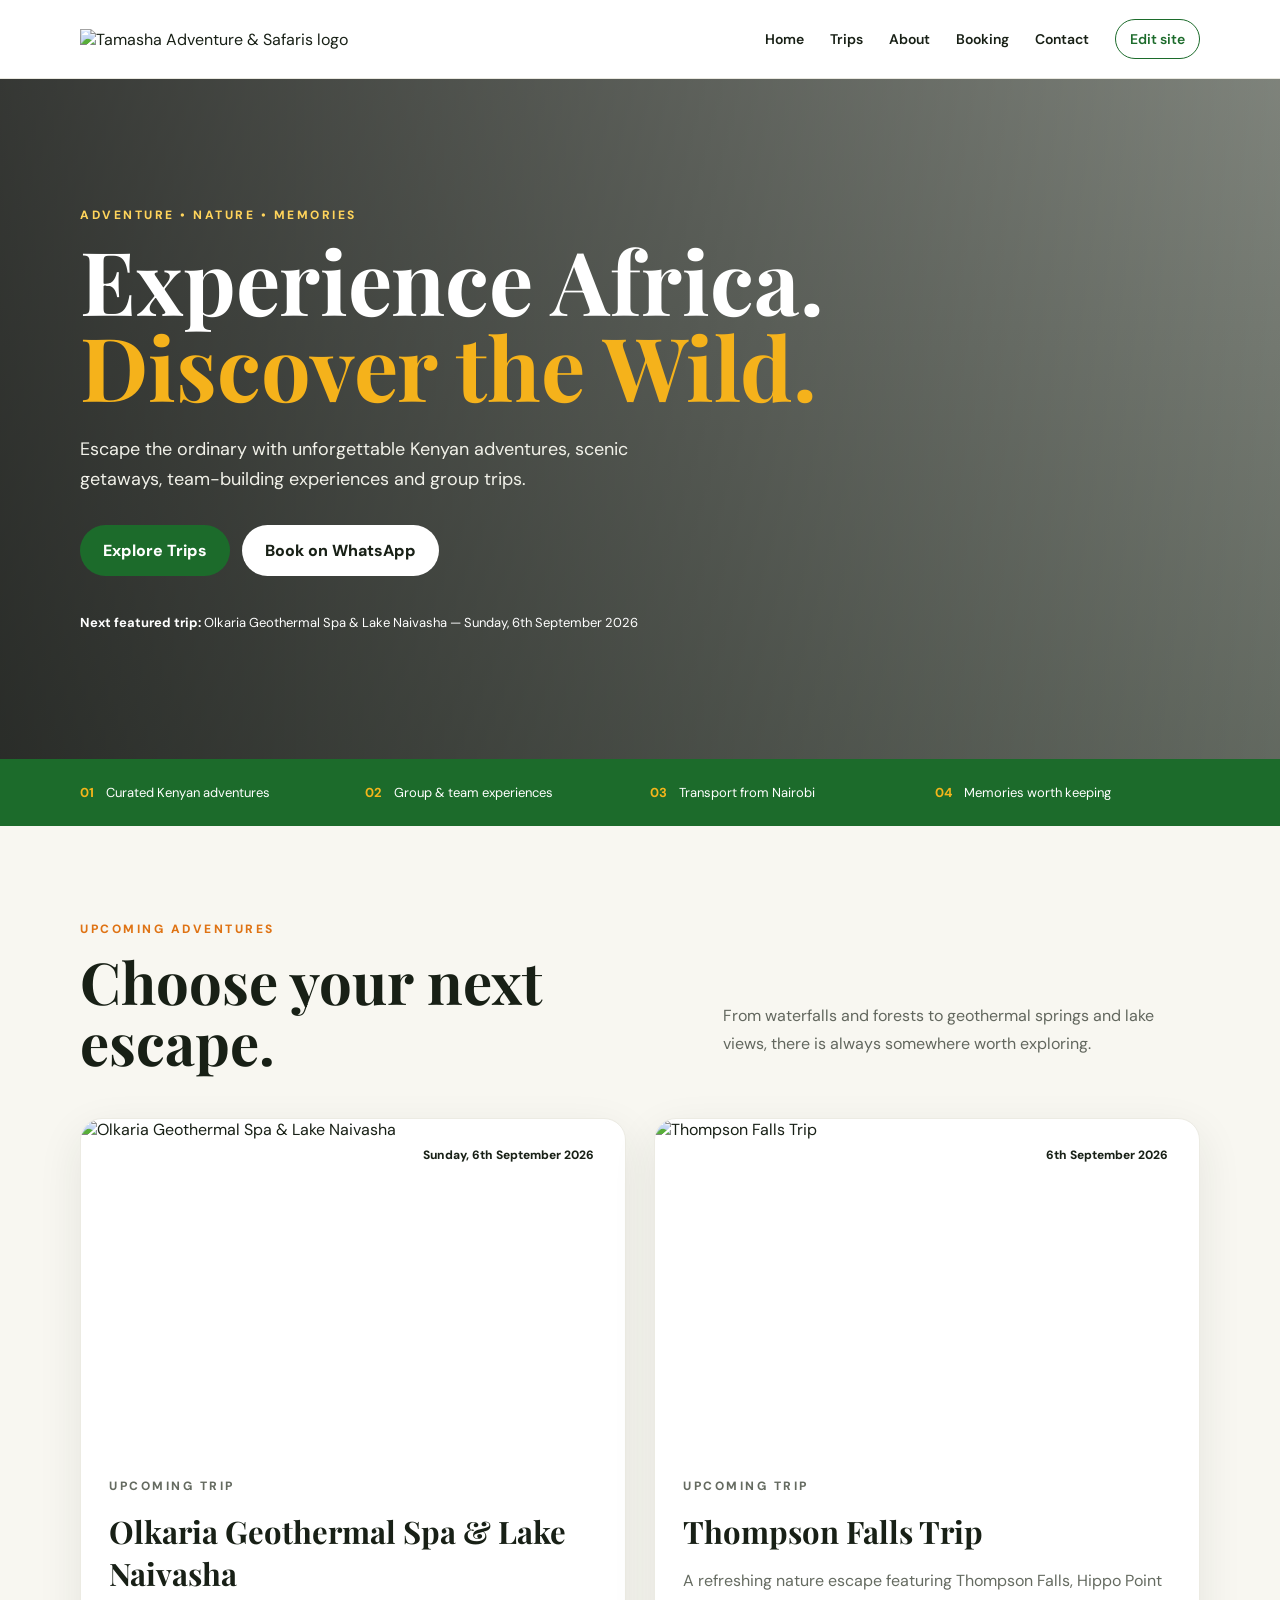
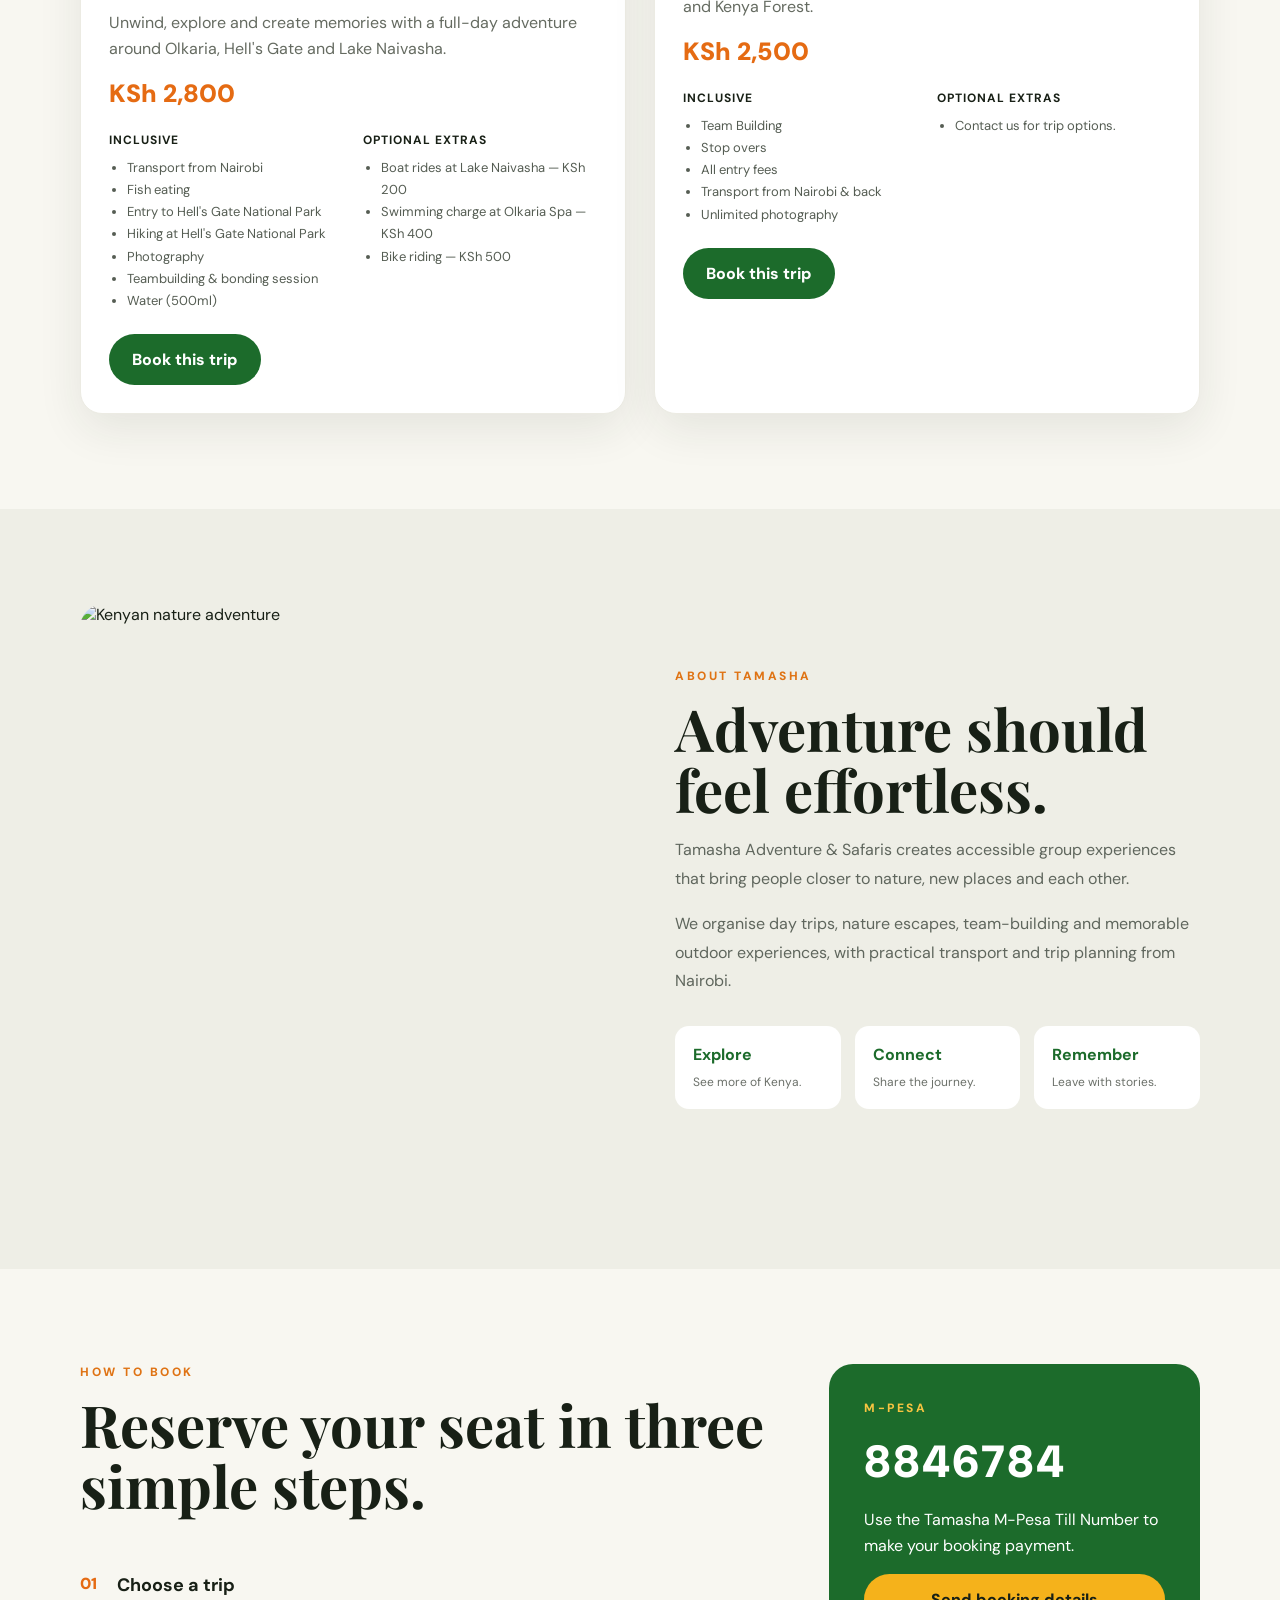
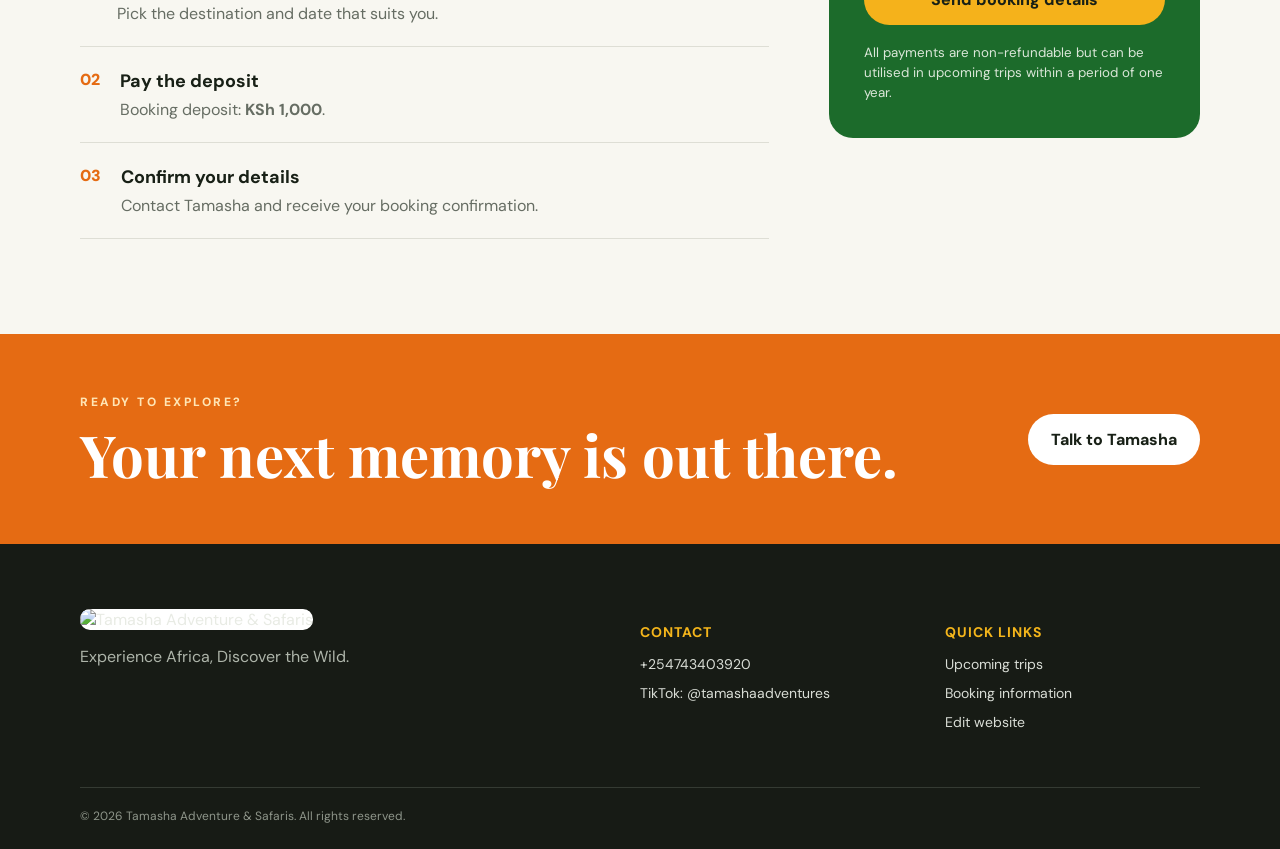
==== index.html @ 8cdf333c "Add files via upload" ====
<!doctype html>
<html lang="en">
<head>
  <meta charset="utf-8">
  <meta name="viewport" content="width=device-width, initial-scale=1">
  <meta name="description" content="Tamasha Adventure & Safaris — Experience Africa, Discover the Wild. Group trips, nature adventures and unforgettable Kenyan experiences.">
  <title>Tamasha Adventure & Safaris</title>
  <link rel="preconnect" href="https://fonts.googleapis.com">
  <link rel="preconnect" href="https://fonts.gstatic.com" crossorigin>
  <link href="https://fonts.googleapis.com/css2?family=DM+Sans:wght@400;500;600;700&family=Playfair+Display:wght@600;700&display=swap" rel="stylesheet">
  <link rel="stylesheet" href="style.css">
</head>
<body>
<header class="site-header">
  <div class="container nav">
    <a class="brand" href="#home" aria-label="Tamasha home">
      <img src="assets/logo.jpg" alt="Tamasha Adventure & Safaris logo">
    </a>
    <button class="menu-toggle" aria-label="Open menu">☰</button>
    <nav>
      <a href="#home">Home</a>
      <a href="#trips">Trips</a>
      <a href="#about">About</a>
      <a href="#booking">Booking</a>
      <a href="#contact">Contact</a>
      <a class="edit-link" href="edit.html">Edit site</a>
    </nav>
  </div>
</header>

<main>
<section id="home" class="hero">
  <div class="hero-overlay"></div>
  <div class="container hero-content">
    <p class="eyebrow">ADVENTURE • NATURE • MEMORIES</p>
    <h1>Experience Africa.<br><span>Discover the Wild.</span></h1>
    <p class="hero-copy">Escape the ordinary with unforgettable Kenyan adventures, scenic getaways, team-building experiences and group trips.</p>
    <div class="hero-actions">
      <a class="btn btn-primary" href="#trips">Explore Trips</a>
      <a class="btn btn-light" id="heroWhatsApp" href="#">Book on WhatsApp</a>
    </div>
    <div class="hero-note"><strong>Next featured trip:</strong> <span id="heroTrip">Loading…</span></div>
  </div>
</section>

<section class="trust-strip">
  <div class="container trust-grid">
    <div><strong>01</strong><span>Curated Kenyan adventures</span></div>
    <div><strong>02</strong><span>Group & team experiences</span></div>
    <div><strong>03</strong><span>Transport from Nairobi</span></div>
    <div><strong>04</strong><span>Memories worth keeping</span></div>
  </div>
</section>

<section id="trips" class="section">
  <div class="container">
    <div class="section-heading">
      <div>
        <p class="eyebrow">UPCOMING ADVENTURES</p>
        <h2>Choose your next escape.</h2>
      </div>
      <p>From waterfalls and forests to geothermal springs and lake views, there is always somewhere worth exploring.</p>
    </div>
    <div id="tripGrid" class="trip-grid"></div>
  </div>
</section>

<section id="about" class="section about-section">
  <div class="container about-grid">
    <div class="about-image"><img src="assets/olkaria-trip.jpg" alt="Kenyan nature adventure"></div>
    <div>
      <p class="eyebrow">ABOUT TAMASHA</p>
      <h2>Adventure should feel effortless.</h2>
      <p>Tamasha Adventure & Safaris creates accessible group experiences that bring people closer to nature, new places and each other.</p>
      <p>We organise day trips, nature escapes, team-building and memorable outdoor experiences, with practical transport and trip planning from Nairobi.</p>
      <div class="values">
        <div><b>Explore</b><span>See more of Kenya.</span></div>
        <div><b>Connect</b><span>Share the journey.</span></div>
        <div><b>Remember</b><span>Leave with stories.</span></div>
      </div>
    </div>
  </div>
</section>

<section id="booking" class="section booking-section">
  <div class="container booking-grid">
    <div>
      <p class="eyebrow">HOW TO BOOK</p>
      <h2>Reserve your seat in three simple steps.</h2>
      <div class="steps">
        <div><span>01</span><div><b>Choose a trip</b><p>Pick the destination and date that suits you.</p></div></div>
        <div><span>02</span><div><b>Pay the deposit</b><p>Booking deposit: <strong id="deposit">KSh 1,000</strong>.</p></div></div>
        <div><span>03</span><div><b>Confirm your details</b><p>Contact Tamasha and receive your booking confirmation.</p></div></div>
      </div>
    </div>
    <div class="booking-card">
      <p class="eyebrow">M-PESA</p>
      <div class="till-number" id="till">8846784</div>
      <p>Use the Tamasha M-Pesa Till Number to make your booking payment.</p>
      <a class="btn btn-primary full" id="bookingWhatsApp" href="#">Send booking details</a>
      <small id="paymentNote"></small>
    </div>
  </div>
</section>

<section class="cta-section">
  <div class="container cta-inner">
    <div>
      <p class="eyebrow">READY TO EXPLORE?</p>
      <h2>Your next memory is out there.</h2>
    </div>
    <a class="btn btn-light" id="ctaWhatsApp" href="#">Talk to Tamasha</a>
  </div>
</section>
</main>

<footer id="contact" class="footer">
  <div class="container footer-grid">
    <div>
      <img class="footer-logo" src="assets/logo.jpg" alt="Tamasha Adventure & Safaris">
      <p>Experience Africa, Discover the Wild.</p>
    </div>
    <div>
      <h3>Contact</h3>
      <a id="phoneLink" href="#">+254 743 403 920</a>
      <a id="tiktokLink" href="#">TikTok: @tamashaadventures</a>
    </div>
    <div>
      <h3>Quick links</h3>
      <a href="#trips">Upcoming trips</a>
      <a href="#booking">Booking information</a>
      <a href="edit.html">Edit website</a>
    </div>
  </div>
  <div class="container copyright">© <span id="year"></span> Tamasha Adventure & Safaris. All rights reserved.</div>
</footer>

<script src="content.js"></script>
<script src="script.js"></script>
</body>
</html>
---- style.css ----
*{box-sizing:border-box}html{scroll-behavior:smooth}body{margin:0;font-family:"DM Sans",Arial,sans-serif;color:#182016;background:#f8f7f1}a{text-decoration:none;color:inherit}.container{width:min(1120px,92%);margin:auto}.site-header{position:sticky;top:0;z-index:20;background:rgba(255,255,255,.95);backdrop-filter:blur(12px);border-bottom:1px solid #e8e7df}.nav{height:78px;display:flex;align-items:center;justify-content:space-between}.brand img{width:175px;height:58px;object-fit:contain}.nav nav{display:flex;align-items:center;gap:26px;font-weight:600;font-size:14px}.nav nav a:hover{color:#e56b13}.edit-link{padding:10px 14px;border:1px solid #1c6b2b;border-radius:999px;color:#1c6b2b}.menu-toggle{display:none;border:0;background:none;font-size:28px}.hero{min-height:680px;display:flex;align-items:center;position:relative;background:linear-gradient(rgba(9,22,10,.45),rgba(9,22,10,.58)),url("assets/olkaria-trip.jpg") center/cover}.hero-overlay{position:absolute;inset:0;background:linear-gradient(90deg,rgba(0,0,0,.62),rgba(0,0,0,.1))}.hero-content{position:relative;color:white;padding:90px 0}.eyebrow{font-size:12px;letter-spacing:2.5px;font-weight:800;margin:0 0 14px;color:#df7314}.hero .eyebrow{color:#ffd45b}.hero h1{font-family:"Playfair Display",serif;font-size:clamp(48px,7vw,88px);line-height:.98;margin:0 0 24px;max-width:800px}.hero h1 span{color:#f5b21b}.hero-copy{font-size:18px;line-height:1.7;max-width:620px;color:#f1f1e9}.hero-actions{display:flex;gap:12px;flex-wrap:wrap;margin:30px 0}.btn{display:inline-flex;justify-content:center;align-items:center;padding:14px 22px;border-radius:999px;font-weight:800;border:1px solid transparent;transition:.2s}.btn:hover{transform:translateY(-2px)}.btn-primary{background:#1c6b2b;color:#fff}.btn-light{background:#fff;color:#182016}.hero-note{font-size:13px;padding-top:8px}.trust-strip{background:#1c6b2b;color:#fff}.trust-grid{display:grid;grid-template-columns:repeat(4,1fr);padding:25px 0;gap:20px}.trust-grid div{display:flex;gap:12px;align-items:center}.trust-grid strong{font-size:13px;color:#f4b51b}.trust-grid span{font-size:13px}.section{padding:95px 0}.section-heading{display:grid;grid-template-columns:1.1fr .9fr;gap:60px;align-items:end;margin-bottom:45px}.section-heading h2,.about-section h2,.booking-section h2,.cta-section h2{font-family:"Playfair Display",serif;font-size:clamp(36px,5vw,58px);line-height:1.05;margin:0}.section-heading>p{color:#62675e;line-height:1.7}.trip-grid{display:grid;grid-template-columns:repeat(2,1fr);gap:28px}.trip-card{background:#fff;border-radius:22px;overflow:hidden;box-shadow:0 15px 45px rgba(35,45,29,.09);border:1px solid #ecebe3}.trip-image{height:330px;position:relative;overflow:hidden}.trip-image img{width:100%;height:100%;object-fit:cover}.trip-date{position:absolute;top:18px;right:18px;background:#fff;padding:10px 13px;border-radius:12px;font-weight:800;font-size:12px}.trip-body{padding:28px}.trip-body h3{font-family:"Playfair Display",serif;font-size:31px;margin:0 0 10px}.trip-price{font-size:25px;font-weight:900;color:#e56b13;margin:15px 0}.trip-body p{color:#656b61;line-height:1.6}.trip-cols{display:grid;grid-template-columns:1fr 1fr;gap:20px;margin:22px 0}.trip-cols h4{margin:0 0 9px;font-size:12px;text-transform:uppercase;letter-spacing:1px}.trip-cols ul{padding-left:18px;margin:0;color:#555d53;font-size:13px;line-height:1.7}.trip-actions{display:flex;gap:10px}.about-section{background:#eeeee6}.about-grid{display:grid;grid-template-columns:1fr 1fr;gap:70px;align-items:center}.about-image{height:570px;border-radius:24px;overflow:hidden}.about-image img{width:100%;height:100%;object-fit:cover}.about-section p:not(.eyebrow){color:#5f665d;line-height:1.8}.values{display:grid;grid-template-columns:repeat(3,1fr);gap:14px;margin-top:30px}.values div{background:#fff;padding:18px;border-radius:14px}.values b{display:block;color:#1c6b2b;margin-bottom:5px}.values span{font-size:12px;color:#6b7069}.booking-grid{display:grid;grid-template-columns:1.3fr .7fr;gap:60px;align-items:start}.steps{margin-top:35px}.steps>div{display:flex;gap:20px;padding:22px 0;border-bottom:1px solid #deded5}.steps span{font-weight:900;color:#e56b13}.steps b{font-size:18px}.steps p{margin:6px 0 0;color:#666d63}.booking-card{background:#1c6b2b;color:#fff;padding:35px;border-radius:24px}.booking-card .eyebrow{color:#f7c441}.till-number{font-size:45px;font-weight:900;letter-spacing:2px;margin:5px 0 10px}.booking-card p{line-height:1.6}.booking-card small{display:block;margin-top:18px;color:#dbe7d9;line-height:1.5}.full{width:100%;background:#f5b21b;color:#182016}.cta-section{background:#e56b13;color:#fff;padding:60px 0}.cta-inner{display:flex;align-items:center;justify-content:space-between;gap:30px}.cta-section .eyebrow{color:#ffe5b5}.footer{background:#171b15;color:#e8ebe4;padding:65px 0 25px}.footer-grid{display:grid;grid-template-columns:2fr 1fr 1fr;gap:50px;padding-bottom:45px}.footer-logo{width:180px;background:#fff;border-radius:10px}.footer p{color:#aeb5aa}.footer h3{font-size:14px;text-transform:uppercase;letter-spacing:1px;color:#f4b51b}.footer a{display:block;color:#d9ddd6;margin:11px 0;font-size:14px}.copyright{border-top:1px solid #353b33;padding-top:20px;color:#8e958a;font-size:12px}.editor{padding:60px 0}.editor-card{background:#fff;padding:30px;border-radius:20px;border:1px solid #e5e4dc;margin-bottom:20px}.editor h1{font-family:"Playfair Display",serif;font-size:48px}.editor label{display:block;font-weight:700;font-size:13px;margin:16px 0 7px}.editor input,.editor textarea{width:100%;padding:13px;border:1px solid #d9d9d0;border-radius:10px;font:inherit}.editor textarea{min-height:100px}.editor .row{display:grid;grid-template-columns:1fr 1fr;gap:15px}.editor-actions{display:flex;gap:10px;flex-wrap:wrap}.notice{background:#eef5e9;padding:15px;border-radius:12px;color:#27552e;font-size:13px;line-height:1.5}@media(max-width:800px){.nav nav{display:none;position:absolute;top:78px;left:0;right:0;background:#fff;padding:20px;flex-direction:column;align-items:flex-start;border-bottom:1px solid #ddd}.nav nav.open{display:flex}.menu-toggle{display:block}.hero{min-height:600px}.trust-grid{grid-template-columns:1fr 1fr}.section-heading,.about-grid,.booking-grid{grid-template-columns:1fr;gap:30px}.trip-grid{grid-template-columns:1fr}.about-image{height:420px}.footer-grid{grid-template-columns:1fr 1fr}.cta-inner{flex-direction:column;align-items:flex-start}.editor .row{grid-template-columns:1fr}}@media(max-width:520px){.brand img{width:145px}.hero h1{font-size:47px}.trip-cols{grid-template-columns:1fr}.footer-grid{grid-template-columns:1fr}.section{padding:70px 0}}
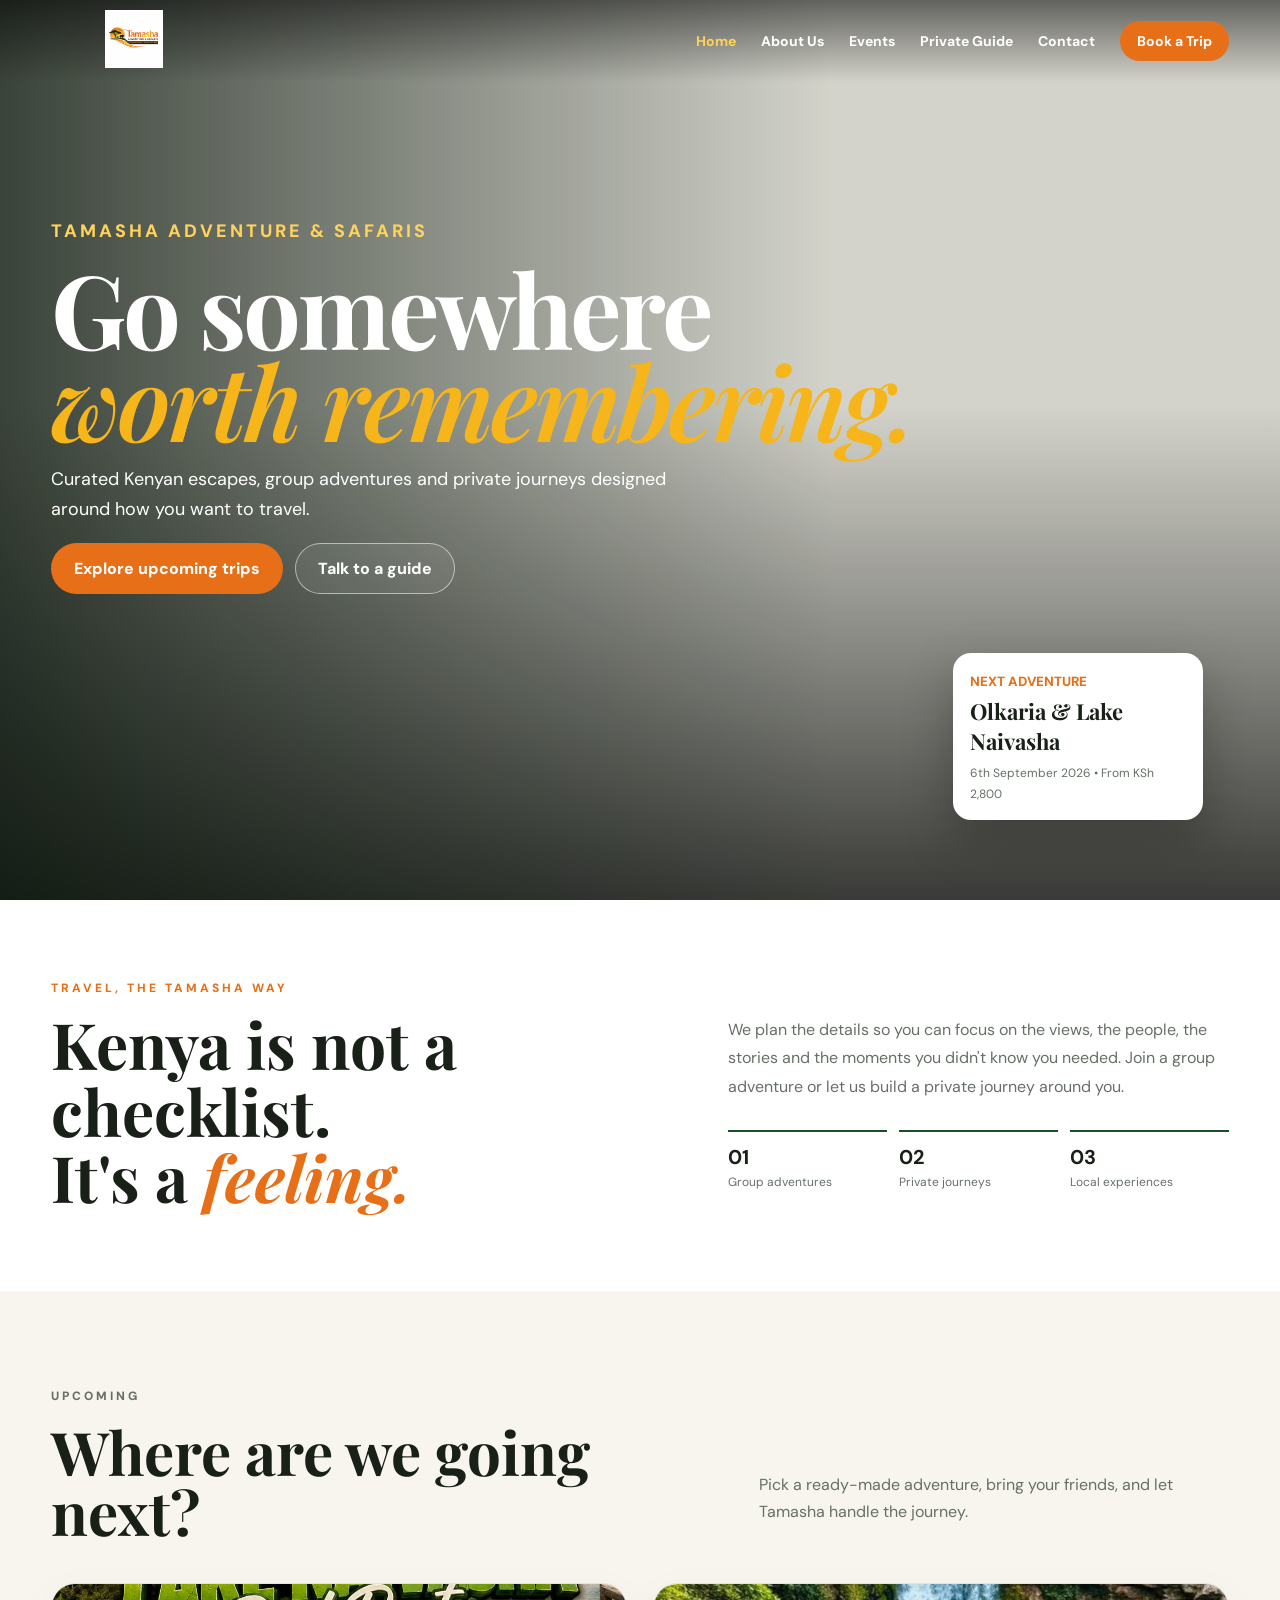
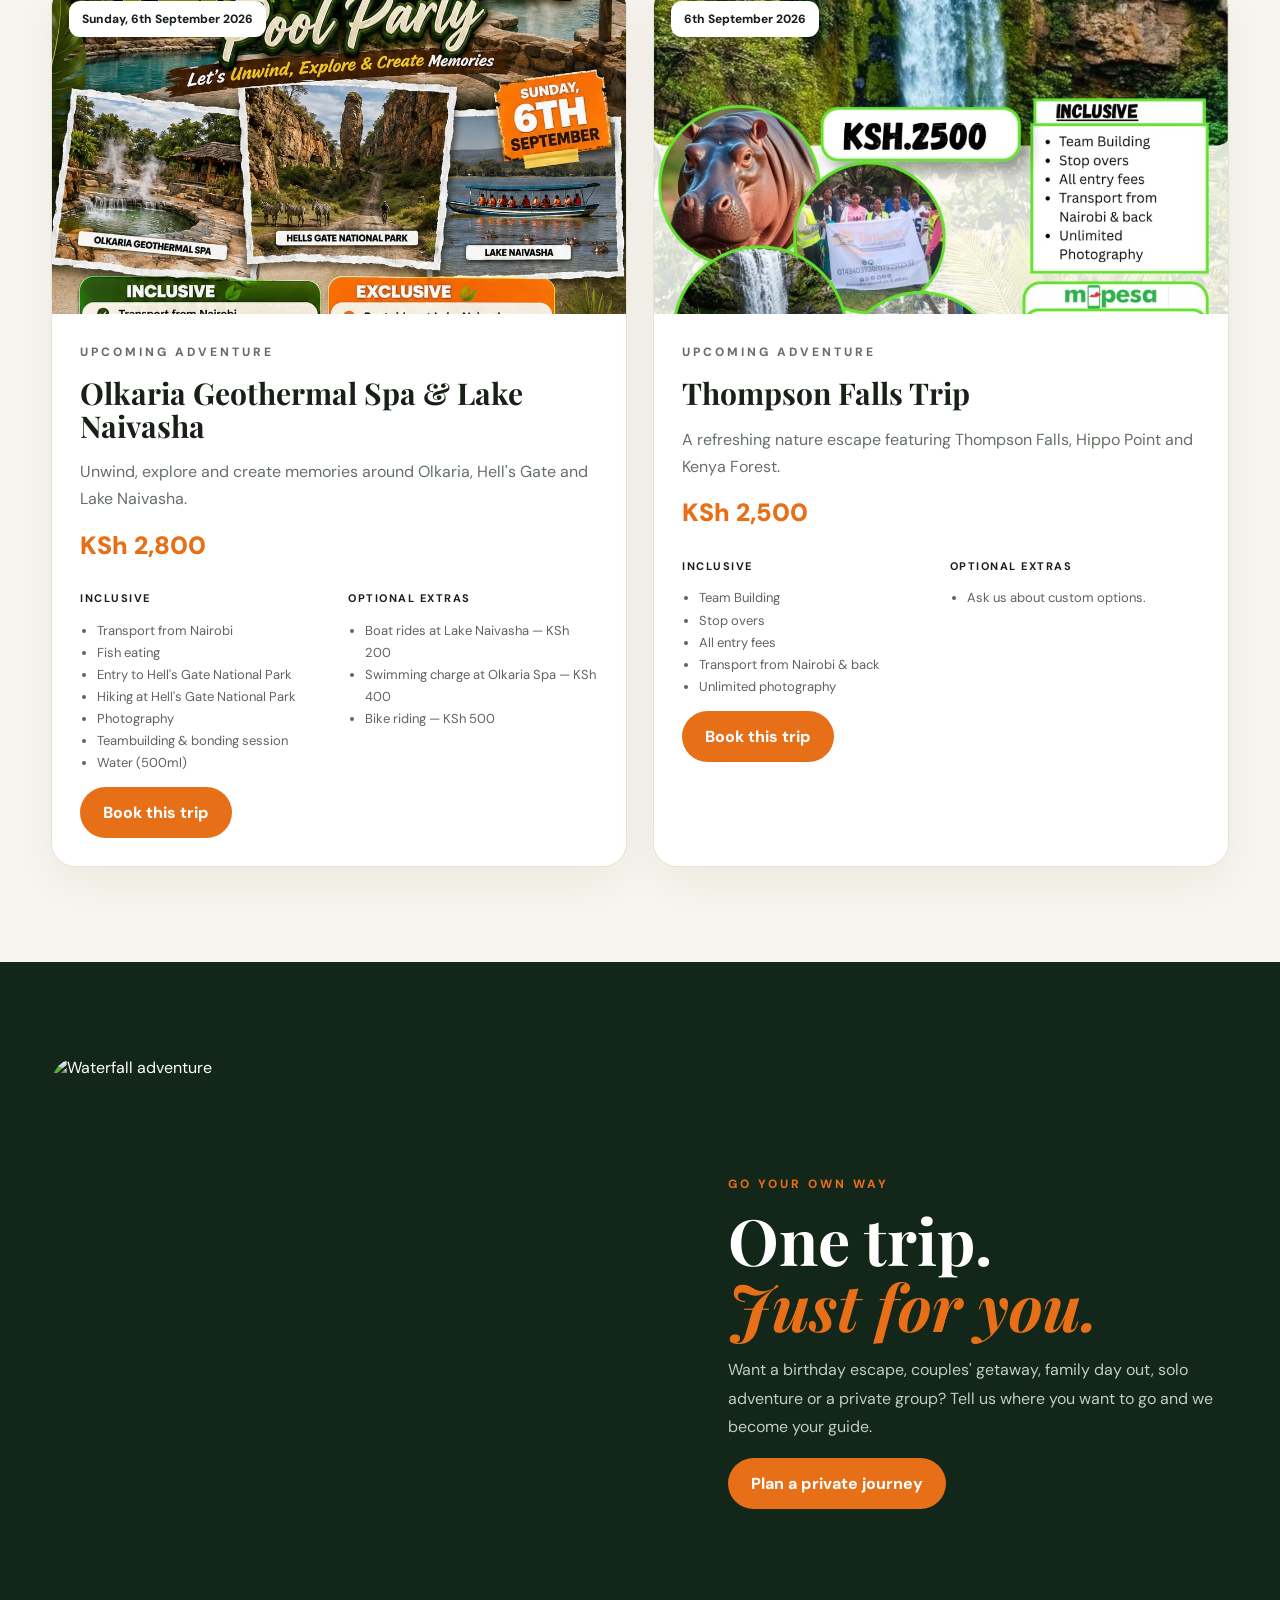
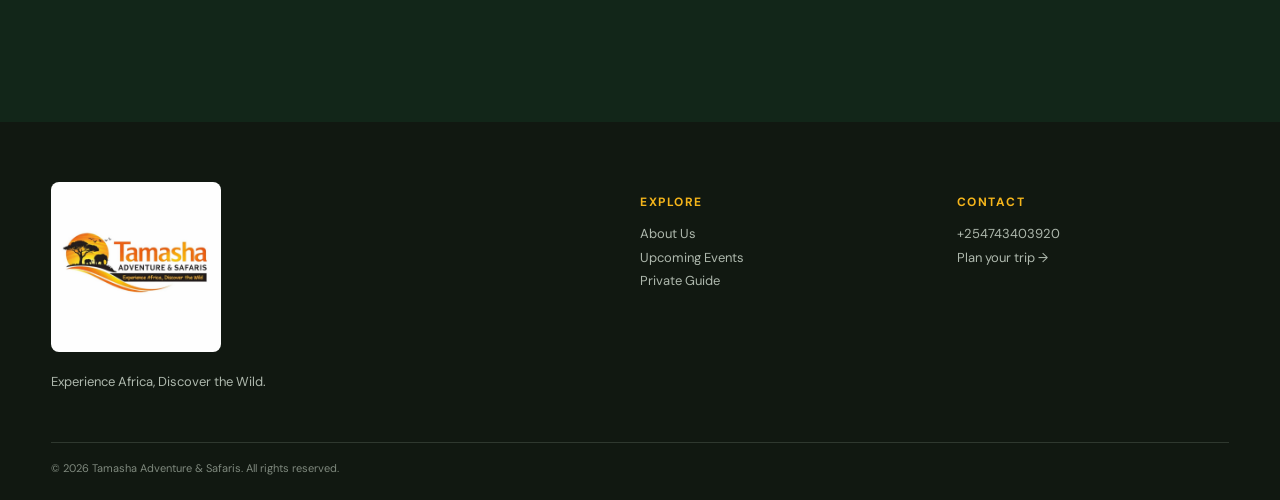
==== commit cb9830e7: "Add files via upload" ====
--- a/index.html
+++ b/index.html
@@ -1,141 +1 @@
-<!doctype html>
-<html lang="en">
-<head>
-  <meta charset="utf-8">
-  <meta name="viewport" content="width=device-width, initial-scale=1">
-  <meta name="description" content="Tamasha Adventure & Safaris — Experience Africa, Discover the Wild. Group trips, nature adventures and unforgettable Kenyan experiences.">
-  <title>Tamasha Adventure & Safaris</title>
-  <link rel="preconnect" href="https://fonts.googleapis.com">
-  <link rel="preconnect" href="https://fonts.gstatic.com" crossorigin>
-  <link href="https://fonts.googleapis.com/css2?family=DM+Sans:wght@400;500;600;700&family=Playfair+Display:wght@600;700&display=swap" rel="stylesheet">
-  <link rel="stylesheet" href="style.css">
-</head>
-<body>
-<header class="site-header">
-  <div class="container nav">
-    <a class="brand" href="#home" aria-label="Tamasha home">
-      <img src="assets/logo.jpg" alt="Tamasha Adventure & Safaris logo">
-    </a>
-    <button class="menu-toggle" aria-label="Open menu">☰</button>
-    <nav>
-      <a href="#home">Home</a>
-      <a href="#trips">Trips</a>
-      <a href="#about">About</a>
-      <a href="#booking">Booking</a>
-      <a href="#contact">Contact</a>
-      <a class="edit-link" href="edit.html">Edit site</a>
-    </nav>
-  </div>
-</header>
-
-<main>
-<section id="home" class="hero">
-  <div class="hero-overlay"></div>
-  <div class="container hero-content">
-    <p class="eyebrow">ADVENTURE • NATURE • MEMORIES</p>
-    <h1>Experience Africa.<br><span>Discover the Wild.</span></h1>
-    <p class="hero-copy">Escape the ordinary with unforgettable Kenyan adventures, scenic getaways, team-building experiences and group trips.</p>
-    <div class="hero-actions">
-      <a class="btn btn-primary" href="#trips">Explore Trips</a>
-      <a class="btn btn-light" id="heroWhatsApp" href="#">Book on WhatsApp</a>
-    </div>
-    <div class="hero-note"><strong>Next featured trip:</strong> <span id="heroTrip">Loading…</span></div>
-  </div>
-</section>
-
-<section class="trust-strip">
-  <div class="container trust-grid">
-    <div><strong>01</strong><span>Curated Kenyan adventures</span></div>
-    <div><strong>02</strong><span>Group & team experiences</span></div>
-    <div><strong>03</strong><span>Transport from Nairobi</span></div>
-    <div><strong>04</strong><span>Memories worth keeping</span></div>
-  </div>
-</section>
-
-<section id="trips" class="section">
-  <div class="container">
-    <div class="section-heading">
-      <div>
-        <p class="eyebrow">UPCOMING ADVENTURES</p>
-        <h2>Choose your next escape.</h2>
-      </div>
-      <p>From waterfalls and forests to geothermal springs and lake views, there is always somewhere worth exploring.</p>
-    </div>
-    <div id="tripGrid" class="trip-grid"></div>
-  </div>
-</section>
-
-<section id="about" class="section about-section">
-  <div class="container about-grid">
-    <div class="about-image"><img src="assets/olkaria-trip.jpg" alt="Kenyan nature adventure"></div>
-    <div>
-      <p class="eyebrow">ABOUT TAMASHA</p>
-      <h2>Adventure should feel effortless.</h2>
-      <p>Tamasha Adventure & Safaris creates accessible group experiences that bring people closer to nature, new places and each other.</p>
-      <p>We organise day trips, nature escapes, team-building and memorable outdoor experiences, with practical transport and trip planning from Nairobi.</p>
-      <div class="values">
-        <div><b>Explore</b><span>See more of Kenya.</span></div>
-        <div><b>Connect</b><span>Share the journey.</span></div>
-        <div><b>Remember</b><span>Leave with stories.</span></div>
-      </div>
-    </div>
-  </div>
-</section>
-
-<section id="booking" class="section booking-section">
-  <div class="container booking-grid">
-    <div>
-      <p class="eyebrow">HOW TO BOOK</p>
-      <h2>Reserve your seat in three simple steps.</h2>
-      <div class="steps">
-        <div><span>01</span><div><b>Choose a trip</b><p>Pick the destination and date that suits you.</p></div></div>
-        <div><span>02</span><div><b>Pay the deposit</b><p>Booking deposit: <strong id="deposit">KSh 1,000</strong>.</p></div></div>
-        <div><span>03</span><div><b>Confirm your details</b><p>Contact Tamasha and receive your booking confirmation.</p></div></div>
-      </div>
-    </div>
-    <div class="booking-card">
-      <p class="eyebrow">M-PESA</p>
-      <div class="till-number" id="till">8846784</div>
-      <p>Use the Tamasha M-Pesa Till Number to make your booking payment.</p>
-      <a class="btn btn-primary full" id="bookingWhatsApp" href="#">Send booking details</a>
-      <small id="paymentNote"></small>
-    </div>
-  </div>
-</section>
-
-<section class="cta-section">
-  <div class="container cta-inner">
-    <div>
-      <p class="eyebrow">READY TO EXPLORE?</p>
-      <h2>Your next memory is out there.</h2>
-    </div>
-    <a class="btn btn-light" id="ctaWhatsApp" href="#">Talk to Tamasha</a>
-  </div>
-</section>
-</main>
-
-<footer id="contact" class="footer">
-  <div class="container footer-grid">
-    <div>
-      <img class="footer-logo" src="assets/logo.jpg" alt="Tamasha Adventure & Safaris">
-      <p>Experience Africa, Discover the Wild.</p>
-    </div>
-    <div>
-      <h3>Contact</h3>
-      <a id="phoneLink" href="#">+254 743 403 920</a>
-      <a id="tiktokLink" href="#">TikTok: @tamashaadventures</a>
-    </div>
-    <div>
-      <h3>Quick links</h3>
-      <a href="#trips">Upcoming trips</a>
-      <a href="#booking">Booking information</a>
-      <a href="edit.html">Edit website</a>
-    </div>
-  </div>
-  <div class="container copyright">© <span id="year"></span> Tamasha Adventure & Safaris. All rights reserved.</div>
-</footer>
-
-<script src="content.js"></script>
-<script src="script.js"></script>
-</body>
-</html>+<!doctype html><html><head><meta charset="utf-8"><meta name="viewport" content="width=device-width,initial-scale=1"><title>Tamasha Adventure & Safaris</title><link rel="stylesheet" href="style.css"></head><body data-page="home"><header class="header" id="header"><div class="container nav"><a href="index.html"><img class="logo" src="assets/logo.jpg" alt="Tamasha Adventure & Safaris"></a><button class="menu" id="menu">☰</button><nav class="navlinks" id="navlinks"><a href="index.html" data-page="home">Home</a><a href="about.html" data-page="about">About Us</a><a href="events.html" data-page="events">Events</a><a href="private.html" data-page="private">Private Guide</a><a href="contact.html" data-page="contact">Contact</a><a class="pill" href="contact.html">Book a Trip</a></nav></div></header><main><section class="hero"><div class="hero-bg"></div><div class="container hero-content"><p class="kicker">TAMASHA ADVENTURE & SAFARIS</p><h1>Go somewhere<br><em>worth remembering.</em></h1><p>Curated Kenyan escapes, group adventures and private journeys designed around how you want to travel.</p><div class="actions"><a class="btn primary" href="events.html">Explore upcoming trips</a><a class="btn ghost" data-wa href="#">Talk to a guide</a></div></div><div class="float"><small>NEXT ADVENTURE</small><b>Olkaria & Lake Naivasha</b><span>6th September 2026 • From KSh 2,800</span></div></section><section class="intro"><div class="container grid2"><div><p class="kicker">TRAVEL, THE TAMASHA WAY</p><h2 class="display">Kenya is not a checklist.<br>It's a <em>feeling.</em></h2></div><div><p class="copy">We plan the details so you can focus on the views, the people, the stories and the moments you didn't know you needed. Join a group adventure or let us build a private journey around you.</p><div class="stats"><div class="stat"><b>01</b><span>Group adventures</span></div><div class="stat"><b>02</b><span>Private journeys</span></div><div class="stat"><b>03</b><span>Local experiences</span></div></div></div></div></section><section class="section"><div class="container"><div class="head"><div><p class="kicker">UPCOMING</p><h2>Where are we going next?</h2></div><p>Pick a ready-made adventure, bring your friends, and let Tamasha handle the journey.</p></div><div class="cards" id="eventsHome"></div></div></section><section class="section dark"><div class="container grid2"><div class="featureimg"><img src="assets/hero-waterfall.jpg" alt="Waterfall adventure"></div><div><p class="kicker">GO YOUR OWN WAY</p><h2 class="display">One trip.<br><em>Just for you.</em></h2><p class="copy">Want a birthday escape, couples' getaway, family day out, solo adventure or a private group? Tell us where you want to go and we become your guide.</p><a class="btn primary" href="private.html">Plan a private journey</a></div></div></section></main><footer class="footer"><div class="container footgrid"><div><img class="footerlogo" src="assets/logo.jpg" alt="Tamasha"><p>Experience Africa, Discover the Wild.</p></div><div><h3>EXPLORE</h3><a href="about.html">About Us</a><a href="events.html">Upcoming Events</a><a href="private.html">Private Guide</a></div><div><h3>CONTACT</h3><a id="fp" href="#">+254 743 403 920</a><a href="contact.html">Plan your trip →</a></div></div><div class="container copyr">© <span id="year"></span> Tamasha Adventure & Safaris. All rights reserved.</div></footer><script src="content.js"></script><script>(function(){const d=JSON.parse(localStorage.getItem("tamashaContent")||JSON.stringify(window.TAMASHA_CONTENT)),b=d.business,ph=b.phone.replace(/\D/g,"");document.getElementById("year")&&(document.getElementById("year").textContent=new Date().getFullYear());const fp=document.getElementById("fp");if(fp){fp.textContent=b.phone;fp.href="tel:"+ph}const h=document.getElementById("header");addEventListener("scroll",()=>h.classList.toggle("scrolled",scrollY>30));const m=document.getElementById("menu"),n=document.getElementById("navlinks");m.onclick=()=>n.classList.toggle("open");document.querySelectorAll("[data-wa]").forEach(a=>a.href="https://wa.me/"+ph+"?text="+encodeURIComponent("Hello Tamasha Adventure & Safaris, I would like to plan/book a trip."));document.querySelectorAll(".navlinks a[data-page]").forEach(a=>{if(a.dataset.page===document.body.dataset.page)a.classList.add("active")});function card(t){return `<article class="card"><div class="cardimg"><img src="${t.image}" alt="${t.title}"><div class="date">${t.date}</div></div><div class="cardbody"><p class="kicker">UPCOMING ADVENTURE</p><h3>${t.title}</h3><p>${t.intro}</p><div class="price">${t.price}</div><div class="cols"><div><h4>Inclusive</h4><ul>${t.included.map(x=>`<li>${x}</li>`).join("")}</ul></div><div><h4>Optional extras</h4><ul>${t.extras.length?t.extras.map(x=>`<li>${x}</li>`).join(""):"<li>Ask us about custom options.</li>"}</ul></div></div><a class="btn primary" data-wa href="#">Book this trip</a></div></article>`}const hg=document.getElementById("eventsHome"),eg=document.getElementById("eventsGrid");if(hg)hg.innerHTML=d.trips.map(card).join("");if(eg)eg.innerHTML=d.trips.map(card).join("");const pb=document.getElementById("privateBenefits");if(pb)pb.innerHTML=d.private.benefits.map(x=>`<div class="benefit"><b>${x}</b><span>Built into your private journey.</span></div>`).join("");const cp=document.getElementById("contactPhone"),ct=document.getElementById("contactTikTok");if(cp){cp.textContent=b.phone;cp.href="tel:"+ph}if(ct){ct.textContent=b.tiktok;ct.href="https://www.tiktok.com/@"+b.tiktok.replace("@","")}const f=document.getElementById("bookingForm");if(f)f.onsubmit=e=>{e.preventDefault();const n=document.getElementById("nm").value,t=document.getElementById("tp").value,ds=document.getElementById("ds").value,msg=document.getElementById("ms").value;location.href="https://wa.me/"+ph+"?text="+encodeURIComponent(`Hello Tamasha Adventure & Safaris.\n\nName: ${n}\nTrip type: ${t}\nDestination: ${ds}\nMessage: ${msg}`)};})();</script></body></html>
--- a/style.css
+++ b/style.css
@@ -1 +1 @@
-*{box-sizing:border-box}html{scroll-behavior:smooth}body{margin:0;font-family:"DM Sans",Arial,sans-serif;color:#182016;background:#f8f7f1}a{text-decoration:none;color:inherit}.container{width:min(1120px,92%);margin:auto}.site-header{position:sticky;top:0;z-index:20;background:rgba(255,255,255,.95);backdrop-filter:blur(12px);border-bottom:1px solid #e8e7df}.nav{height:78px;display:flex;align-items:center;justify-content:space-between}.brand img{width:175px;height:58px;object-fit:contain}.nav nav{display:flex;align-items:center;gap:26px;font-weight:600;font-size:14px}.nav nav a:hover{color:#e56b13}.edit-link{padding:10px 14px;border:1px solid #1c6b2b;border-radius:999px;color:#1c6b2b}.menu-toggle{display:none;border:0;background:none;font-size:28px}.hero{min-height:680px;display:flex;align-items:center;position:relative;background:linear-gradient(rgba(9,22,10,.45),rgba(9,22,10,.58)),url("assets/olkaria-trip.jpg") center/cover}.hero-overlay{position:absolute;inset:0;background:linear-gradient(90deg,rgba(0,0,0,.62),rgba(0,0,0,.1))}.hero-content{position:relative;color:white;padding:90px 0}.eyebrow{font-size:12px;letter-spacing:2.5px;font-weight:800;margin:0 0 14px;color:#df7314}.hero .eyebrow{color:#ffd45b}.hero h1{font-family:"Playfair Display",serif;font-size:clamp(48px,7vw,88px);line-height:.98;margin:0 0 24px;max-width:800px}.hero h1 span{color:#f5b21b}.hero-copy{font-size:18px;line-height:1.7;max-width:620px;color:#f1f1e9}.hero-actions{display:flex;gap:12px;flex-wrap:wrap;margin:30px 0}.btn{display:inline-flex;justify-content:center;align-items:center;padding:14px 22px;border-radius:999px;font-weight:800;border:1px solid transparent;transition:.2s}.btn:hover{transform:translateY(-2px)}.btn-primary{background:#1c6b2b;color:#fff}.btn-light{background:#fff;color:#182016}.hero-note{font-size:13px;padding-top:8px}.trust-strip{background:#1c6b2b;color:#fff}.trust-grid{display:grid;grid-template-columns:repeat(4,1fr);padding:25px 0;gap:20px}.trust-grid div{display:flex;gap:12px;align-items:center}.trust-grid strong{font-size:13px;color:#f4b51b}.trust-grid span{font-size:13px}.section{padding:95px 0}.section-heading{display:grid;grid-template-columns:1.1fr .9fr;gap:60px;align-items:end;margin-bottom:45px}.section-heading h2,.about-section h2,.booking-section h2,.cta-section h2{font-family:"Playfair Display",serif;font-size:clamp(36px,5vw,58px);line-height:1.05;margin:0}.section-heading>p{color:#62675e;line-height:1.7}.trip-grid{display:grid;grid-template-columns:repeat(2,1fr);gap:28px}.trip-card{background:#fff;border-radius:22px;overflow:hidden;box-shadow:0 15px 45px rgba(35,45,29,.09);border:1px solid #ecebe3}.trip-image{height:330px;position:relative;overflow:hidden}.trip-image img{width:100%;height:100%;object-fit:cover}.trip-date{position:absolute;top:18px;right:18px;background:#fff;padding:10px 13px;border-radius:12px;font-weight:800;font-size:12px}.trip-body{padding:28px}.trip-body h3{font-family:"Playfair Display",serif;font-size:31px;margin:0 0 10px}.trip-price{font-size:25px;font-weight:900;color:#e56b13;margin:15px 0}.trip-body p{color:#656b61;line-height:1.6}.trip-cols{display:grid;grid-template-columns:1fr 1fr;gap:20px;margin:22px 0}.trip-cols h4{margin:0 0 9px;font-size:12px;text-transform:uppercase;letter-spacing:1px}.trip-cols ul{padding-left:18px;margin:0;color:#555d53;font-size:13px;line-height:1.7}.trip-actions{display:flex;gap:10px}.about-section{background:#eeeee6}.about-grid{display:grid;grid-template-columns:1fr 1fr;gap:70px;align-items:center}.about-image{height:570px;border-radius:24px;overflow:hidden}.about-image img{width:100%;height:100%;object-fit:cover}.about-section p:not(.eyebrow){color:#5f665d;line-height:1.8}.values{display:grid;grid-template-columns:repeat(3,1fr);gap:14px;margin-top:30px}.values div{background:#fff;padding:18px;border-radius:14px}.values b{display:block;color:#1c6b2b;margin-bottom:5px}.values span{font-size:12px;color:#6b7069}.booking-grid{display:grid;grid-template-columns:1.3fr .7fr;gap:60px;align-items:start}.steps{margin-top:35px}.steps>div{display:flex;gap:20px;padding:22px 0;border-bottom:1px solid #deded5}.steps span{font-weight:900;color:#e56b13}.steps b{font-size:18px}.steps p{margin:6px 0 0;color:#666d63}.booking-card{background:#1c6b2b;color:#fff;padding:35px;border-radius:24px}.booking-card .eyebrow{color:#f7c441}.till-number{font-size:45px;font-weight:900;letter-spacing:2px;margin:5px 0 10px}.booking-card p{line-height:1.6}.booking-card small{display:block;margin-top:18px;color:#dbe7d9;line-height:1.5}.full{width:100%;background:#f5b21b;color:#182016}.cta-section{background:#e56b13;color:#fff;padding:60px 0}.cta-inner{display:flex;align-items:center;justify-content:space-between;gap:30px}.cta-section .eyebrow{color:#ffe5b5}.footer{background:#171b15;color:#e8ebe4;padding:65px 0 25px}.footer-grid{display:grid;grid-template-columns:2fr 1fr 1fr;gap:50px;padding-bottom:45px}.footer-logo{width:180px;background:#fff;border-radius:10px}.footer p{color:#aeb5aa}.footer h3{font-size:14px;text-transform:uppercase;letter-spacing:1px;color:#f4b51b}.footer a{display:block;color:#d9ddd6;margin:11px 0;font-size:14px}.copyright{border-top:1px solid #353b33;padding-top:20px;color:#8e958a;font-size:12px}.editor{padding:60px 0}.editor-card{background:#fff;padding:30px;border-radius:20px;border:1px solid #e5e4dc;margin-bottom:20px}.editor h1{font-family:"Playfair Display",serif;font-size:48px}.editor label{display:block;font-weight:700;font-size:13px;margin:16px 0 7px}.editor input,.editor textarea{width:100%;padding:13px;border:1px solid #d9d9d0;border-radius:10px;font:inherit}.editor textarea{min-height:100px}.editor .row{display:grid;grid-template-columns:1fr 1fr;gap:15px}.editor-actions{display:flex;gap:10px;flex-wrap:wrap}.notice{background:#eef5e9;padding:15px;border-radius:12px;color:#27552e;font-size:13px;line-height:1.5}@media(max-width:800px){.nav nav{display:none;position:absolute;top:78px;left:0;right:0;background:#fff;padding:20px;flex-direction:column;align-items:flex-start;border-bottom:1px solid #ddd}.nav nav.open{display:flex}.menu-toggle{display:block}.hero{min-height:600px}.trust-grid{grid-template-columns:1fr 1fr}.section-heading,.about-grid,.booking-grid{grid-template-columns:1fr;gap:30px}.trip-grid{grid-template-columns:1fr}.about-image{height:420px}.footer-grid{grid-template-columns:1fr 1fr}.cta-inner{flex-direction:column;align-items:flex-start}.editor .row{grid-template-columns:1fr}}@media(max-width:520px){.brand img{width:145px}.hero h1{font-size:47px}.trip-cols{grid-template-columns:1fr}.footer-grid{grid-template-columns:1fr}.section{padding:70px 0}}+@import url(https://fonts.googleapis.com/css2?family=DM+Sans:wght@400;600;700;800&family=Playfair+Display:ital,wght@0,600;0,700;1,600&display=swap);:root{--g:#174f2a;--o:#e66f18;--y:#f5b51b;--ink:#182018;--cream:#f7f5ed;--muted:#667066}*{box-sizing:border-box}html{scroll-behavior:smooth}body{margin:0;background:var(--cream);color:var(--ink);font-family:DM Sans,Arial,sans-serif}a{text-decoration:none;color:inherit}.container{width:min(1180px,92%);margin:auto}.header{position:fixed;top:0;left:0;right:0;z-index:20;color:#fff;background:linear-gradient(#0008,transparent);transition:.3s}.header.scrolled{background:#122619ee}.nav{height:82px;display:flex;align-items:center;justify-content:space-between}.logo{width:165px;height:58px;object-fit:contain;border-radius:8px}.navlinks{display:flex;gap:25px;align-items:center;font-size:14px;font-weight:700}.navlinks a:hover,.navlinks .active{color:#ffd25b}.pill{background:var(--o);padding:11px 17px;border-radius:999px}.menu{display:none;background:none;border:0;color:#fff;font-size:28px}.hero{min-height:100svh;position:relative;display:flex;align-items:flex-end;overflow:hidden;color:#fff}.hero-bg{position:absolute;inset:0;background:center/cover url(assets/hero-kenya.jpg);animation:z 14s ease-out forwards}.hero:after{content:"";position:absolute;inset:0;background:linear-gradient(90deg,#071309c9,#07130926 65%),linear-gradient(0deg,#000b,transparent 55%)}@keyframes z{to{transform:scale(1.06)}}.hero-content{position:relative;z-index:2;padding:0 0 90px}.kicker{font-size:12px;letter-spacing:3px;font-weight:800;color:var(--o);margin:0 0 15px}.hero .kicker{color:#ffd25b}.hero h1,.display,.pagehero h1{font-family:Playfair Display,serif}.hero h1{font-size:clamp(52px,8vw,105px);line-height:.9;letter-spacing:-3px;margin:0;max-width:900px}.hero h1 em{color:var(--y);font-weight:600}.hero p{font-size:18px;line-height:1.7;max-width:620px}.actions{display:flex;gap:12px;flex-wrap:wrap}.btn{display:inline-flex;align-items:center;justify-content:center;padding:14px 22px;border-radius:999px;font-weight:800;border:1px solid transparent}.primary{background:var(--o);color:#fff}.ghost{background:#fff1;color:#fff;border-color:#fff8}.white{background:#fff}.float{position:absolute;z-index:3;right:6%;bottom:80px;background:#fff;color:var(--ink);width:250px;padding:17px;border-radius:18px;box-shadow:0 20px 50px #0004}.float small{color:var(--o);font-weight:800}.float b{display:block;font-family:Playfair Display,serif;font-size:22px;margin:5px 0}.float span{font-size:12px;color:var(--muted)}.section{padding:95px 0}.whitebg{background:#fff}.intro{padding:80px 0;background:#fff}.grid2{display:grid;grid-template-columns:1.1fr .9fr;gap:65px;align-items:center}.display{font-size:clamp(40px,5vw,64px);line-height:1.04;margin:0}.display em{color:var(--o)}.copy{color:var(--muted);line-height:1.8}.stats{display:grid;grid-template-columns:repeat(3,1fr);gap:12px;margin-top:28px}.stat{border-top:2px solid var(--g);padding-top:12px}.stat b{display:block;font-size:20px}.stat span{font-size:12px;color:var(--muted)}.head{display:flex;justify-content:space-between;align-items:end;gap:35px;margin-bottom:42px}.head h2{font-family:Playfair Display,serif;font-size:clamp(38px,5vw,60px);margin:0;line-height:1}.head p{max-width:470px;color:var(--muted);line-height:1.7}.cards{display:grid;grid-template-columns:repeat(2,1fr);gap:26px}.card{background:#fff;border:1px solid #e6e4da;border-radius:24px;overflow:hidden;box-shadow:0 15px 45px #1b29140d}.cardimg{height:330px;position:relative}.cardimg img{width:100%;height:100%;object-fit:cover}.date{position:absolute;top:17px;left:17px;background:#fff;padding:10px 13px;border-radius:11px;font-size:12px;font-weight:800}.cardbody{padding:28px}.cardbody h3{font-family:Playfair Display,serif;font-size:30px;line-height:1.08;margin:0 0 10px}.price{font-size:25px;font-weight:900;color:var(--o);margin:15px 0}.cardbody p{color:var(--muted);line-height:1.7}.cols{display:grid;grid-template-columns:1fr 1fr;gap:18px}.cols h4{font-size:11px;letter-spacing:1.5px;text-transform:uppercase}.cols ul{padding-left:17px;color:#5d655c;font-size:13px;line-height:1.7}.dark{background:#122619;color:#fff}.dark .head p,.dark .copy{color:#c2ccc1}.featureimg{height:570px;border-radius:28px;overflow:hidden}.featureimg img{width:100%;height:100%;object-fit:cover}.benefits{display:grid;grid-template-columns:1fr 1fr;gap:12px;margin:25px 0}.benefit{background:#fff;padding:18px;border-radius:14px;border:1px solid #e6e4da}.benefit b{display:block;color:var(--g);margin-bottom:5px}.benefit span{font-size:12px;color:var(--muted)}.pagehero{padding:175px 0 90px;background:#17311f;color:#fff;position:relative;overflow:hidden}.pagehero h1{font-size:clamp(50px,7vw,85px);line-height:.95;margin:0;position:relative;z-index:1}.pagehero p{max-width:620px;color:#d9e1d7;line-height:1.7}.aboutimg{height:570px;border-radius:28px;overflow:hidden}.aboutimg img{width:100%;height:100%;object-fit:cover}.box{background:#fff;padding:22px;border-left:4px solid var(--o);margin-top:18px}.steps{display:grid;gap:14px;margin-top:28px}.step{display:grid;grid-template-columns:50px 1fr;gap:14px;background:#fff;padding:20px;border:1px solid #e6e4da;border-radius:14px}.step strong{color:var(--o)}.step p{color:var(--muted);line-height:1.6;margin:5px 0}.contact{display:grid;grid-template-columns:1fr .8fr;gap:55px}.contactcard{background:#fff;border:1px solid #e6e4da;border-radius:24px;padding:30px}.item{padding:17px 0;border-bottom:1px solid #e6e4da}.item:last-child{border:0}.item small{display:block;color:var(--o);font-weight:800;letter-spacing:1.5px;text-transform:uppercase}.item a{font-size:20px;font-weight:700}.form{display:grid;gap:12px}.form label{font-size:12px;font-weight:800}.form input,.form textarea,.form select{padding:14px;border:1px solid #d5d7cf;border-radius:10px;font:inherit}.form textarea{min-height:130px}.footer{background:#111811;color:#e6ebe4;padding:60px 0 25px}.footgrid{display:grid;grid-template-columns:2fr 1fr 1fr;gap:45px}.footerlogo{width:170px;background:#fff;border-radius:8px}.footer a,.footer p{display:block;color:#aeb8ad;font-size:13px;line-height:1.8}.footer h3{color:#f5b51b;font-size:12px;letter-spacing:1.5px}.copyr{border-top:1px solid #2f382f;margin-top:35px;padding-top:18px;color:#7f897e;font-size:11px}.editor{padding:125px 0 70px}.editor h1{font-family:Playfair Display,serif;font-size:52px}.editorcard{background:#fff;border:1px solid #e6e4da;padding:26px;border-radius:20px;margin:18px 0}.editorcard label{display:block;font-size:12px;font-weight:800;margin:13px 0 6px}.editorcard input,.editorcard textarea{width:100%;padding:12px;border:1px solid #d5d7cf;border-radius:9px;font:inherit}.editorcard textarea{min-height:90px}.row{display:grid;grid-template-columns:1fr 1fr;gap:15px}@media(max-width:850px){.navlinks{display:none;position:absolute;top:82px;left:0;right:0;background:#14271a;padding:22px;flex-direction:column;align-items:flex-start}.navlinks.open{display:flex}.menu{display:block}.float{display:none}.grid2,.contact{grid-template-columns:1fr}.cards{grid-template-columns:1fr}.featureimg,.aboutimg{height:420px}.footgrid{grid-template-columns:1fr 1fr}.head{display:block}.head p{margin-top:18px}.row{grid-template-columns:1fr}}@media(max-width:520px){.hero h1{font-size:52px;letter-spacing:-1px}.hero p{font-size:16px}.stats,.cols,.benefits,.footgrid{grid-template-columns:1fr}.section{padding:70px 0}}
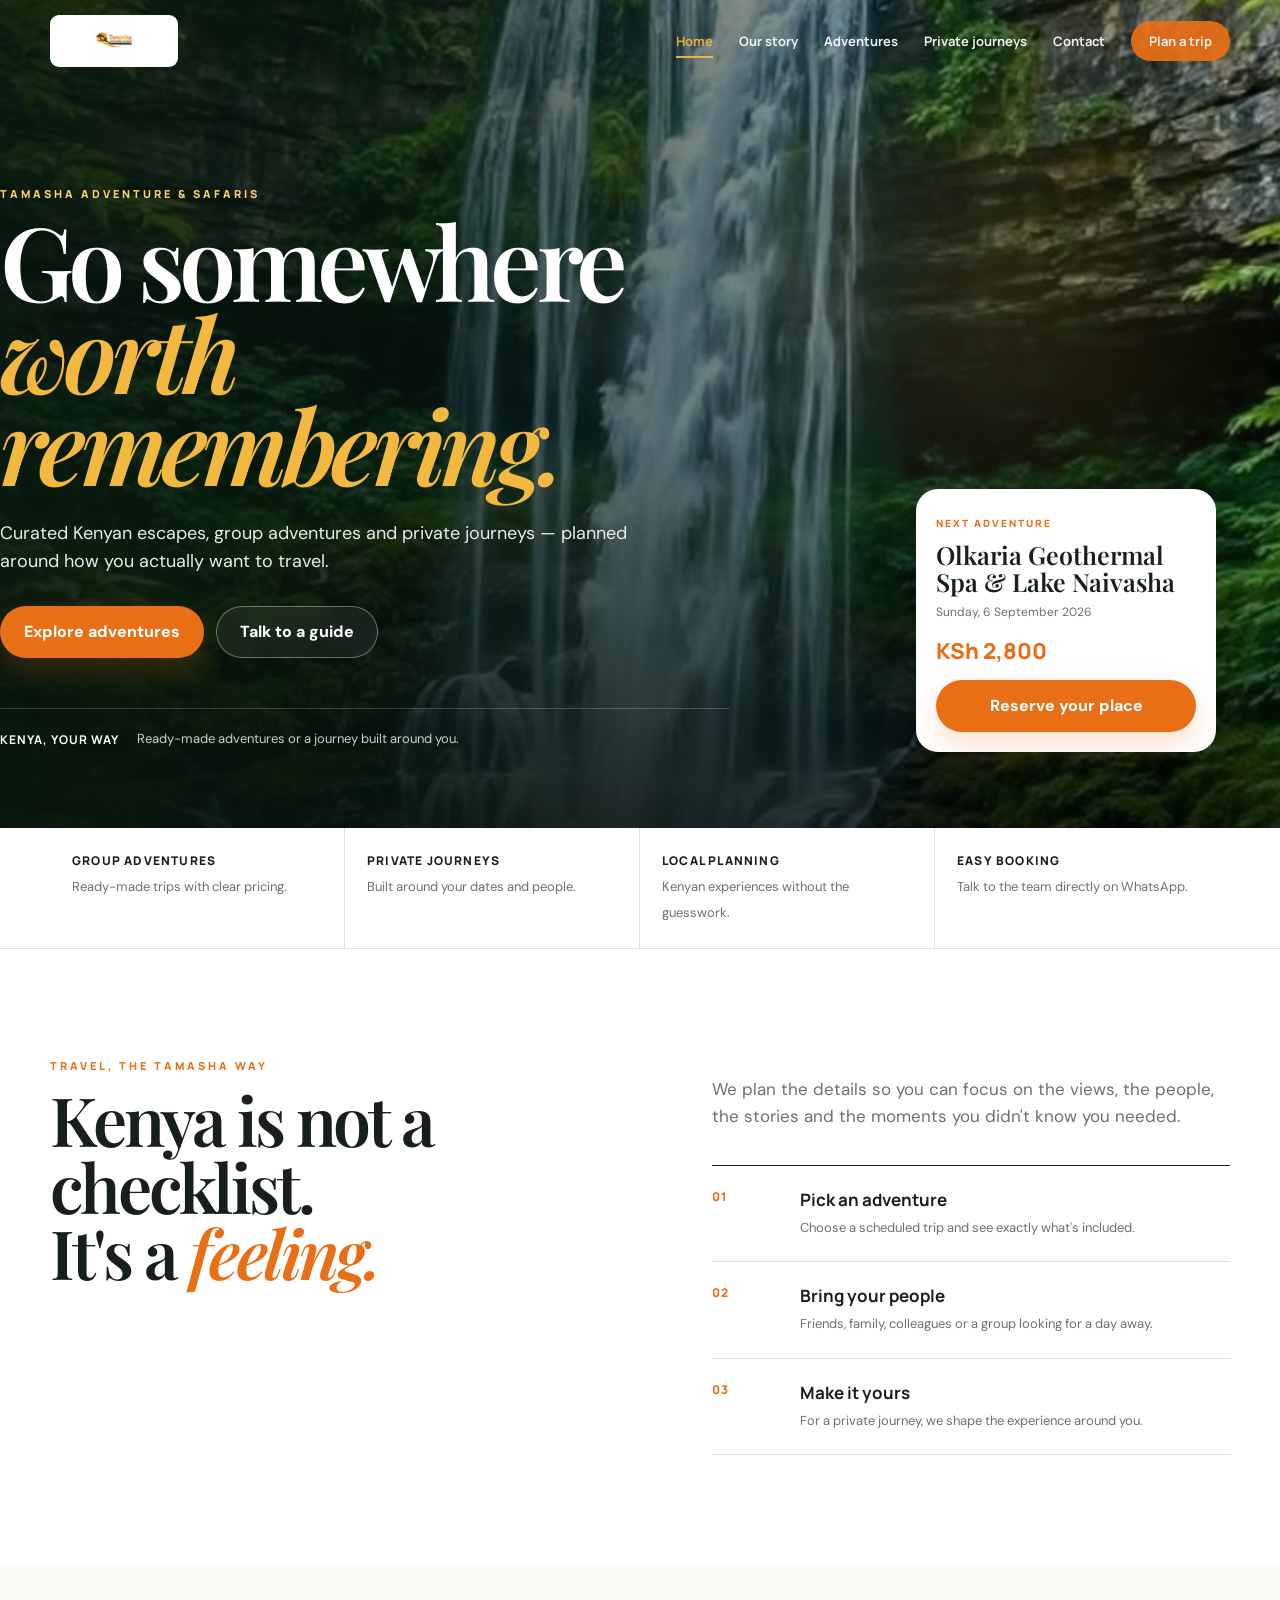
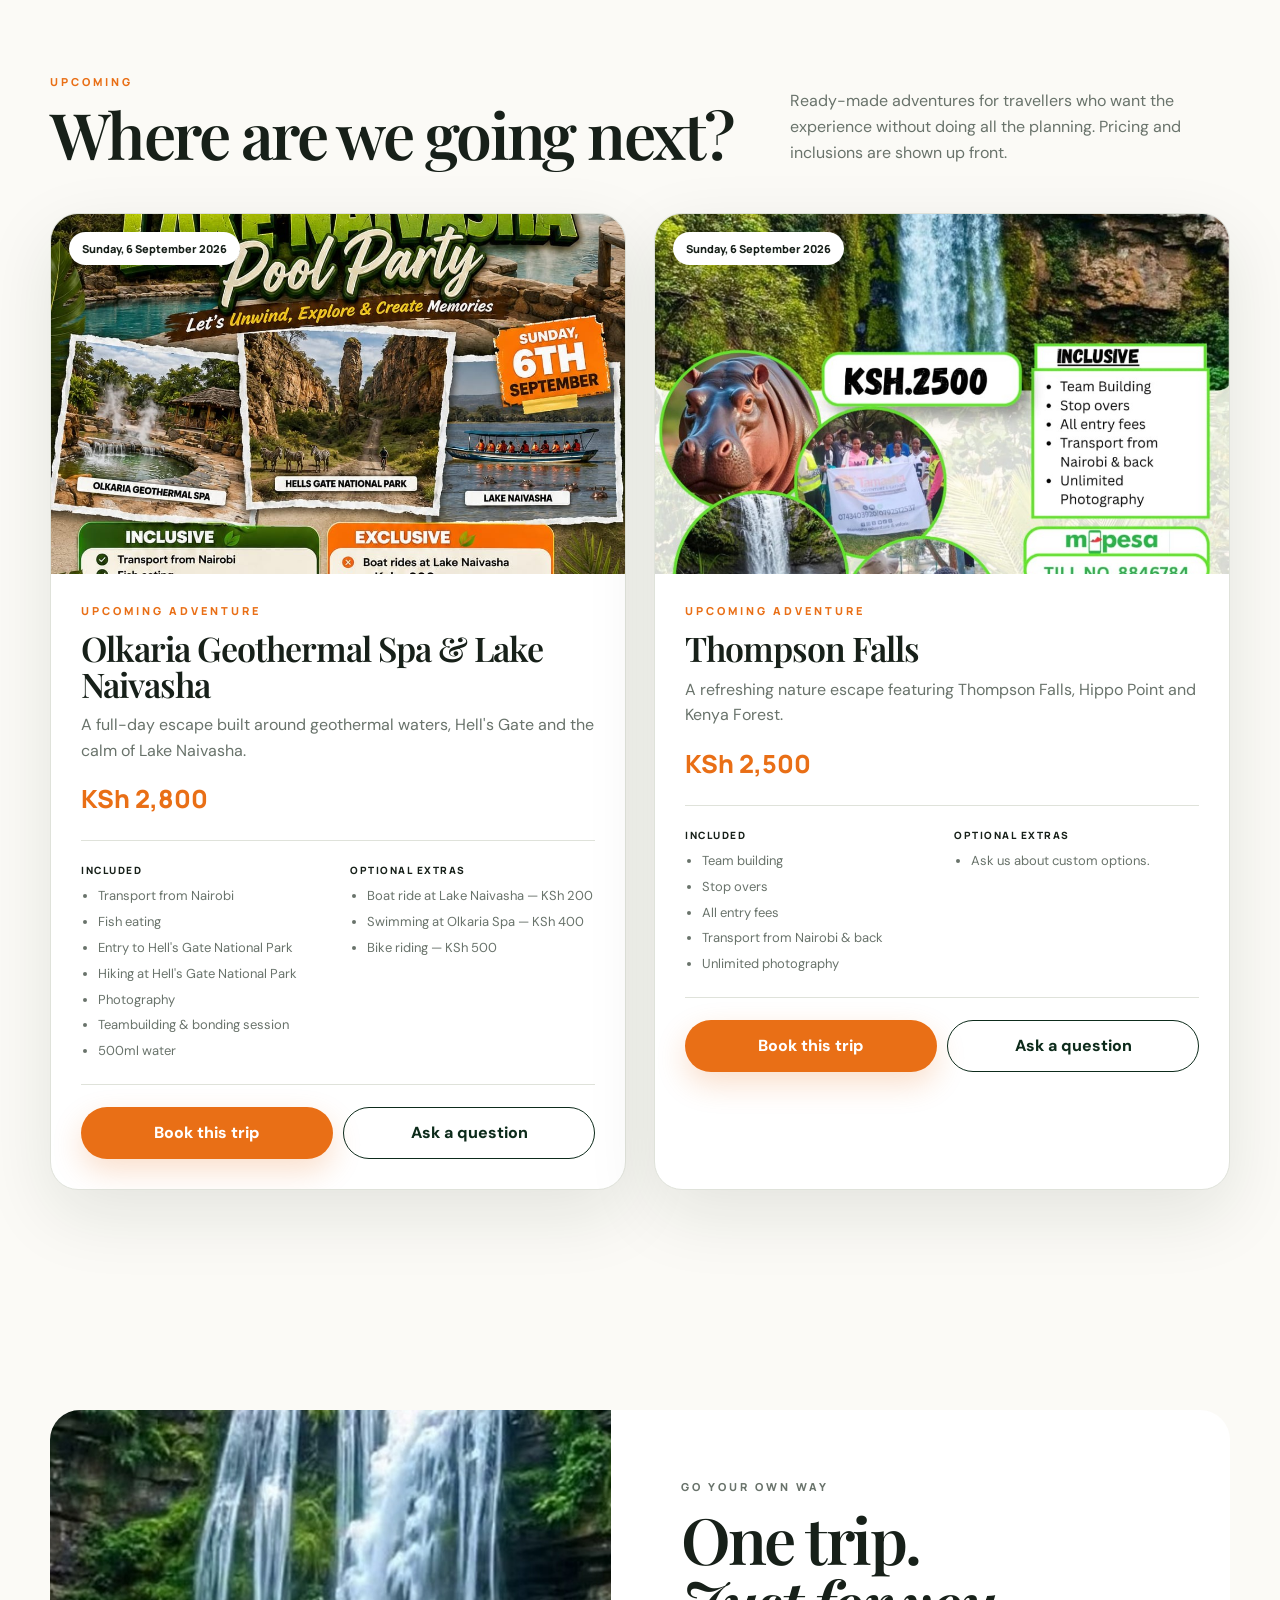
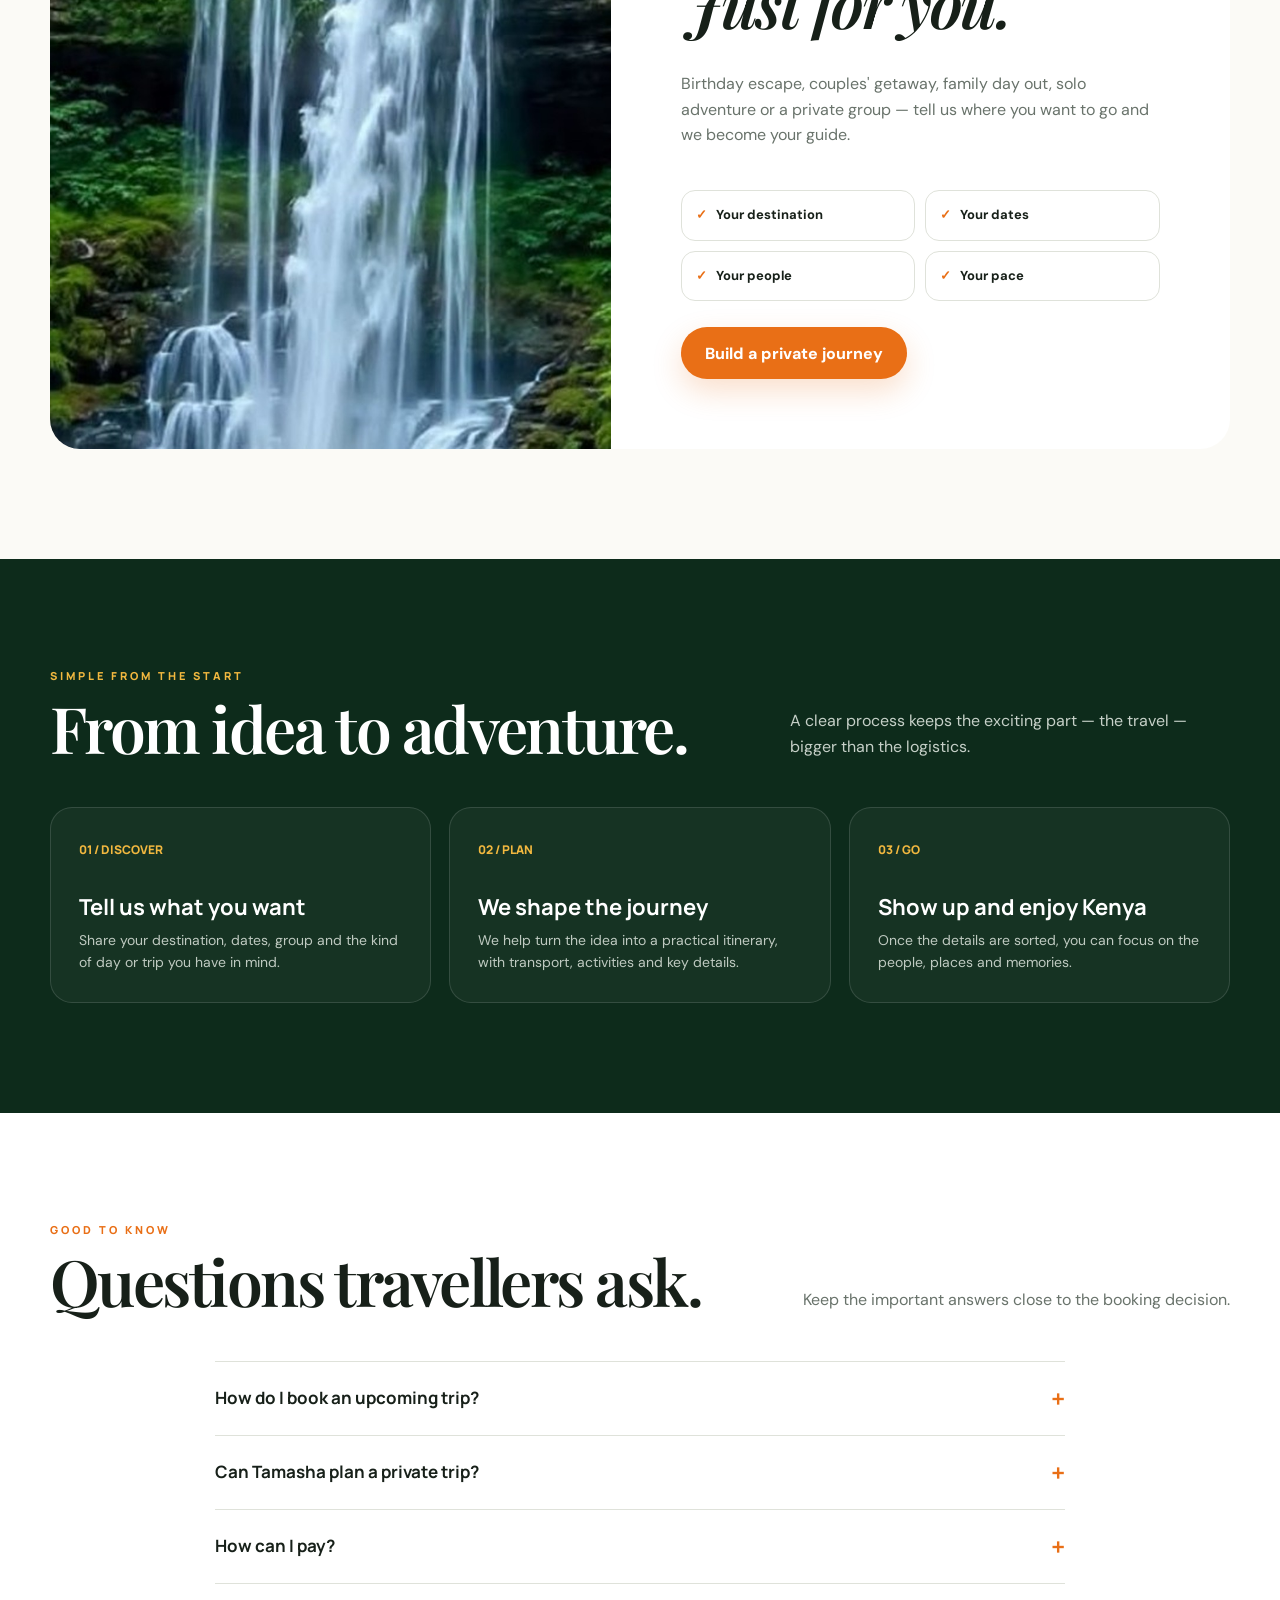
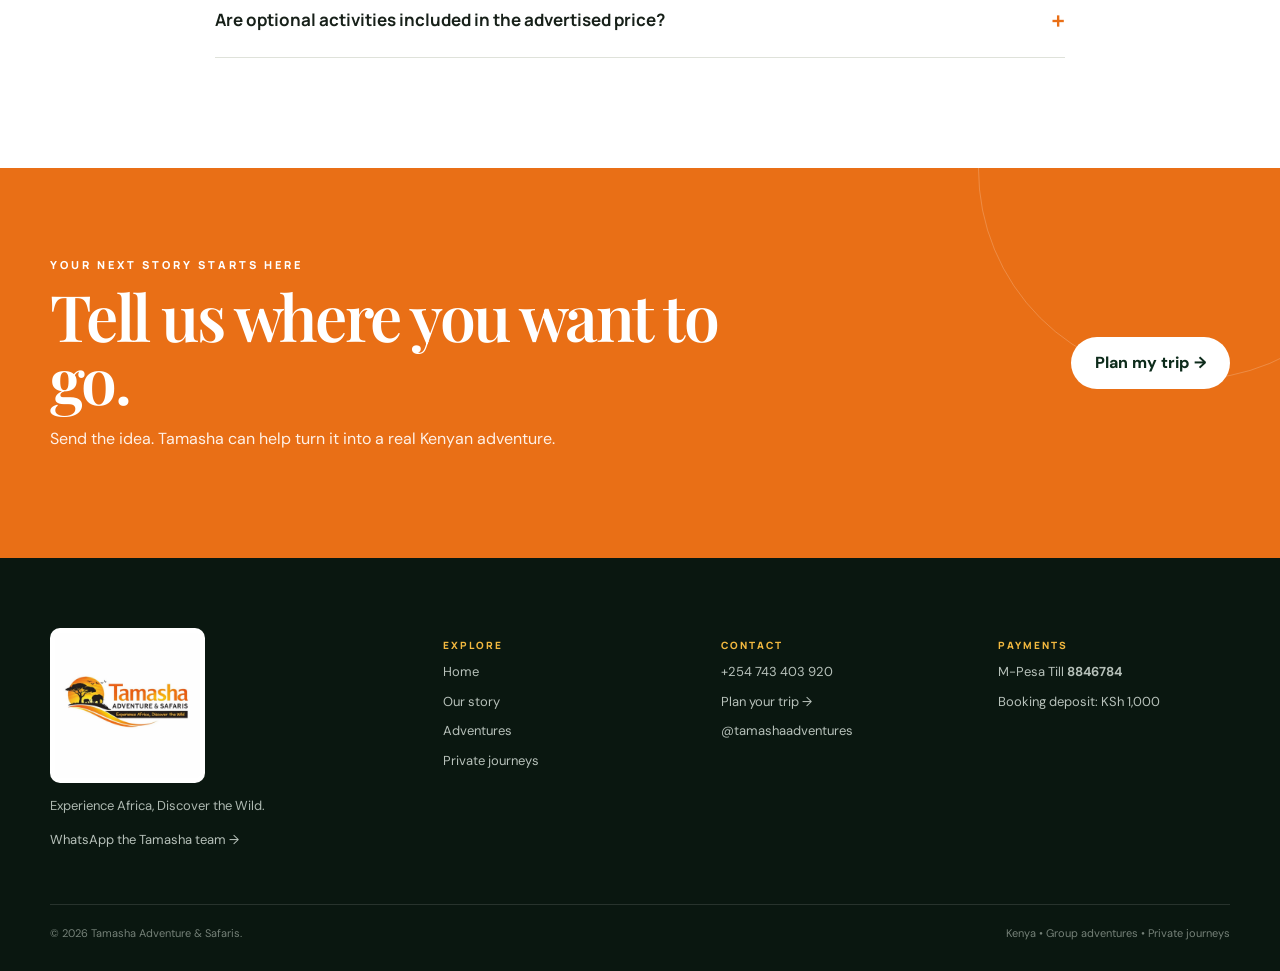
==== commit 8ff458ff: "Add files via upload" ====
--- a/index.html
+++ b/index.html
@@ -1 +1,166 @@
-<!doctype html><html><head><meta charset="utf-8"><meta name="viewport" content="width=device-width,initial-scale=1"><title>Tamasha Adventure & Safaris</title><link rel="stylesheet" href="style.css"></head><body data-page="home"><header class="header" id="header"><div class="container nav"><a href="index.html"><img class="logo" src="assets/logo.jpg" alt="Tamasha Adventure & Safaris"></a><button class="menu" id="menu">☰</button><nav class="navlinks" id="navlinks"><a href="index.html" data-page="home">Home</a><a href="about.html" data-page="about">About Us</a><a href="events.html" data-page="events">Events</a><a href="private.html" data-page="private">Private Guide</a><a href="contact.html" data-page="contact">Contact</a><a class="pill" href="contact.html">Book a Trip</a></nav></div></header><main><section class="hero"><div class="hero-bg"></div><div class="container hero-content"><p class="kicker">TAMASHA ADVENTURE & SAFARIS</p><h1>Go somewhere<br><em>worth remembering.</em></h1><p>Curated Kenyan escapes, group adventures and private journeys designed around how you want to travel.</p><div class="actions"><a class="btn primary" href="events.html">Explore upcoming trips</a><a class="btn ghost" data-wa href="#">Talk to a guide</a></div></div><div class="float"><small>NEXT ADVENTURE</small><b>Olkaria & Lake Naivasha</b><span>6th September 2026 • From KSh 2,800</span></div></section><section class="intro"><div class="container grid2"><div><p class="kicker">TRAVEL, THE TAMASHA WAY</p><h2 class="display">Kenya is not a checklist.<br>It's a <em>feeling.</em></h2></div><div><p class="copy">We plan the details so you can focus on the views, the people, the stories and the moments you didn't know you needed. Join a group adventure or let us build a private journey around you.</p><div class="stats"><div class="stat"><b>01</b><span>Group adventures</span></div><div class="stat"><b>02</b><span>Private journeys</span></div><div class="stat"><b>03</b><span>Local experiences</span></div></div></div></div></section><section class="section"><div class="container"><div class="head"><div><p class="kicker">UPCOMING</p><h2>Where are we going next?</h2></div><p>Pick a ready-made adventure, bring your friends, and let Tamasha handle the journey.</p></div><div class="cards" id="eventsHome"></div></div></section><section class="section dark"><div class="container grid2"><div class="featureimg"><img src="assets/hero-waterfall.jpg" alt="Waterfall adventure"></div><div><p class="kicker">GO YOUR OWN WAY</p><h2 class="display">One trip.<br><em>Just for you.</em></h2><p class="copy">Want a birthday escape, couples' getaway, family day out, solo adventure or a private group? Tell us where you want to go and we become your guide.</p><a class="btn primary" href="private.html">Plan a private journey</a></div></div></section></main><footer class="footer"><div class="container footgrid"><div><img class="footerlogo" src="assets/logo.jpg" alt="Tamasha"><p>Experience Africa, Discover the Wild.</p></div><div><h3>EXPLORE</h3><a href="about.html">About Us</a><a href="events.html">Upcoming Events</a><a href="private.html">Private Guide</a></div><div><h3>CONTACT</h3><a id="fp" href="#">+254 743 403 920</a><a href="contact.html">Plan your trip →</a></div></div><div class="container copyr">© <span id="year"></span> Tamasha Adventure & Safaris. All rights reserved.</div></footer><script src="content.js"></script><script>(function(){const d=JSON.parse(localStorage.getItem("tamashaContent")||JSON.stringify(window.TAMASHA_CONTENT)),b=d.business,ph=b.phone.replace(/\D/g,"");document.getElementById("year")&&(document.getElementById("year").textContent=new Date().getFullYear());const fp=document.getElementById("fp");if(fp){fp.textContent=b.phone;fp.href="tel:"+ph}const h=document.getElementById("header");addEventListener("scroll",()=>h.classList.toggle("scrolled",scrollY>30));const m=document.getElementById("menu"),n=document.getElementById("navlinks");m.onclick=()=>n.classList.toggle("open");document.querySelectorAll("[data-wa]").forEach(a=>a.href="https://wa.me/"+ph+"?text="+encodeURIComponent("Hello Tamasha Adventure & Safaris, I would like to plan/book a trip."));document.querySelectorAll(".navlinks a[data-page]").forEach(a=>{if(a.dataset.page===document.body.dataset.page)a.classList.add("active")});function card(t){return `<article class="card"><div class="cardimg"><img src="${t.image}" alt="${t.title}"><div class="date">${t.date}</div></div><div class="cardbody"><p class="kicker">UPCOMING ADVENTURE</p><h3>${t.title}</h3><p>${t.intro}</p><div class="price">${t.price}</div><div class="cols"><div><h4>Inclusive</h4><ul>${t.included.map(x=>`<li>${x}</li>`).join("")}</ul></div><div><h4>Optional extras</h4><ul>${t.extras.length?t.extras.map(x=>`<li>${x}</li>`).join(""):"<li>Ask us about custom options.</li>"}</ul></div></div><a class="btn primary" data-wa href="#">Book this trip</a></div></article>`}const hg=document.getElementById("eventsHome"),eg=document.getElementById("eventsGrid");if(hg)hg.innerHTML=d.trips.map(card).join("");if(eg)eg.innerHTML=d.trips.map(card).join("");const pb=document.getElementById("privateBenefits");if(pb)pb.innerHTML=d.private.benefits.map(x=>`<div class="benefit"><b>${x}</b><span>Built into your private journey.</span></div>`).join("");const cp=document.getElementById("contactPhone"),ct=document.getElementById("contactTikTok");if(cp){cp.textContent=b.phone;cp.href="tel:"+ph}if(ct){ct.textContent=b.tiktok;ct.href="https://www.tiktok.com/@"+b.tiktok.replace("@","")}const f=document.getElementById("bookingForm");if(f)f.onsubmit=e=>{e.preventDefault();const n=document.getElementById("nm").value,t=document.getElementById("tp").value,ds=document.getElementById("ds").value,msg=document.getElementById("ms").value;location.href="https://wa.me/"+ph+"?text="+encodeURIComponent(`Hello Tamasha Adventure & Safaris.\n\nName: ${n}\nTrip type: ${t}\nDestination: ${ds}\nMessage: ${msg}`)};})();</script></body></html>+<!doctype html>
+<html lang="en">
+<head>
+  <meta charset="utf-8">
+  <meta name="viewport" content="width=device-width, initial-scale=1">
+  <meta name="theme-color" content="#0d2b1b">
+  <meta name="description" content="Tamasha Adventure & Safaris — curated Kenyan escapes, group adventures and private journeys.">
+  <title>Home | Tamasha Adventure & Safaris</title>
+  <link rel="stylesheet" href="style.css">
+</head>
+<body>
+
+<header class="site-header">
+  <div class="container nav">
+    <a class="brand" href="index.html" aria-label="Tamasha Adventure & Safaris home">
+      <img src="assets/logo.jpg" alt="Tamasha Adventure & Safaris">
+    </a>
+    <button class="menu-toggle" aria-label="Open navigation" aria-expanded="false">☰</button>
+    <nav class="nav-links"><a href="index.html" class="active" data-page="home">Home</a><a href="about.html" class="" data-page="about">Our story</a><a href="events.html" class="" data-page="events">Adventures</a><a href="private.html" class="" data-page="private">Private journeys</a><a href="contact.html" class="" data-page="contact">Contact</a><a class="nav-cta" href="contact.html">Plan a trip</a></nav>
+  </div>
+</header>
+
+<main>
+  <section class="hero">
+    <div class="hero-media" aria-hidden="true"></div>
+    <div class="container hero-inner">
+      <div class="hero-copy reveal">
+        <p class="eyebrow hero-kicker">Tamasha Adventure & Safaris</p>
+        <h1>Go somewhere<br><em>worth remembering.</em></h1>
+        <p class="hero-lede">Curated Kenyan escapes, group adventures and private journeys — planned around how you actually want to travel.</p>
+        <div class="hero-actions">
+          <a class="btn btn-primary" href="events.html">Explore adventures</a>
+          <a class="btn btn-outline" data-wa data-wa-message="Hello Tamasha Adventure & Safaris. I want to talk to a guide about planning a trip.">Talk to a guide</a>
+        </div>
+        <div class="hero-meta">
+          <strong>KENYA, YOUR WAY</strong>
+          <span>Ready-made adventures or a journey built around you.</span>
+        </div>
+      </div>
+    </div>
+    <div class="hero-card" data-next-trip></div>
+  </section>
+
+  <section class="value-strip">
+    <div class="container value-grid">
+      <div class="value-item"><strong>Group adventures</strong><span>Ready-made trips with clear pricing.</span></div>
+      <div class="value-item"><strong>Private journeys</strong><span>Built around your dates and people.</span></div>
+      <div class="value-item"><strong>Local planning</strong><span>Kenyan experiences without the guesswork.</span></div>
+      <div class="value-item"><strong>Easy booking</strong><span>Talk to the team directly on WhatsApp.</span></div>
+    </div>
+  </section>
+
+  <section class="section section-white intro">
+    <div class="container intro-grid">
+      <div class="reveal">
+        <p class="eyebrow">Travel, the Tamasha way</p>
+        <h2>Kenya is not a checklist.<br>It's a <em>feeling.</em></h2>
+      </div>
+      <div class="reveal">
+        <p class="intro-copy">We plan the details so you can focus on the views, the people, the stories and the moments you didn't know you needed.</p>
+        <div class="numbered">
+          <div class="numbered-row"><b>01</b><div><strong>Pick an adventure</strong><span>Choose a scheduled trip and see exactly what's included.</span></div></div>
+          <div class="numbered-row"><b>02</b><div><strong>Bring your people</strong><span>Friends, family, colleagues or a group looking for a day away.</span></div></div>
+          <div class="numbered-row"><b>03</b><div><strong>Make it yours</strong><span>For a private journey, we shape the experience around you.</span></div></div>
+        </div>
+      </div>
+    </div>
+  </section>
+
+  <section class="section section-paper" id="adventures">
+    <div class="container">
+      <div class="section-head reveal">
+        <div><p class="eyebrow">Upcoming</p><h2>Where are we going next?</h2></div>
+        <p>Ready-made adventures for travellers who want the experience without doing all the planning. Pricing and inclusions are shown up front.</p>
+      </div>
+      <div class="trip-grid" data-trips></div>
+    </div>
+  </section>
+
+  <section class="section section-paper">
+    <div class="container editorial reveal">
+      <div class="editorial-media"><img src="assets/hero-waterfall.jpg" alt="Waterfall surrounded by green forest" loading="lazy"></div>
+      <div class="editorial-copy">
+        <p class="eyebrow">Go your own way</p>
+        <h2>One trip.<br><em>Just for you.</em></h2>
+        <p>Birthday escape, couples' getaway, family day out, solo adventure or a private group — tell us where you want to go and we become your guide.</p>
+        <div class="check-list">
+          <div>Your destination</div><div>Your dates</div>
+          <div>Your people</div><div>Your pace</div>
+        </div>
+        <div><a class="btn btn-primary" href="private.html">Build a private journey</a></div>
+      </div>
+    </div>
+  </section>
+
+  <section class="section section-dark">
+    <div class="container">
+      <div class="section-head reveal">
+        <div><p class="eyebrow">Simple from the start</p><h2>From idea to adventure.</h2></div>
+        <p class="muted">A clear process keeps the exciting part — the travel — bigger than the logistics.</p>
+      </div>
+      <div class="process-grid">
+        <div class="process-card reveal"><span class="num">01 / DISCOVER</span><h3>Tell us what you want</h3><p>Share your destination, dates, group and the kind of day or trip you have in mind.</p></div>
+        <div class="process-card reveal"><span class="num">02 / PLAN</span><h3>We shape the journey</h3><p>We help turn the idea into a practical itinerary, with transport, activities and key details.</p></div>
+        <div class="process-card reveal"><span class="num">03 / GO</span><h3>Show up and enjoy Kenya</h3><p>Once the details are sorted, you can focus on the people, places and memories.</p></div>
+      </div>
+    </div>
+  </section>
+
+  <section class="section section-white">
+    <div class="container">
+      <div class="section-head reveal"><div><p class="eyebrow">Good to know</p><h2>Questions travellers ask.</h2></div><p>Keep the important answers close to the booking decision.</p></div>
+      <div class="faq-list">
+        <div class="faq"><button aria-expanded="false"><span>How do I book an upcoming trip?</span><span data-plus>+</span></button><div class="faq-answer"><div><p>Choose your trip, tap “Book this trip” and WhatsApp the Tamasha team. They can confirm availability and guide you through the next step.</p></div></div></div>
+        <div class="faq"><button aria-expanded="false"><span>Can Tamasha plan a private trip?</span><span data-plus>+</span></button><div class="faq-answer"><div><p>Yes. Private journeys can be shaped around your destination, dates, people and preferred style of adventure. Start with the private journeys page or WhatsApp the team.</p></div></div></div>
+        <div class="faq"><button aria-expanded="false"><span>How can I pay?</span><span data-plus>+</span></button><div class="faq-answer"><div><p>The current site lists an M-Pesa Till number of <strong data-till></strong> and a KSh 1,000 booking deposit. Confirm the current payment instructions with Tamasha before sending money.</p></div></div></div>
+        <div class="faq"><button aria-expanded="false"><span>Are optional activities included in the advertised price?</span><span data-plus>+</span></button><div class="faq-answer"><div><p>No. Optional extras are separated on each trip card so the base price is easier to understand. Check the individual adventure for current charges.</p></div></div></div>
+      </div>
+    </div>
+  </section>
+
+  <section class="cta">
+    <div class="container cta-inner">
+      <div><p class="eyebrow" style="color:#fff">Your next story starts here</p><h2>Tell us where you want to go.</h2><p>Send the idea. Tamasha can help turn it into a real Kenyan adventure.</p></div>
+      <a class="btn" data-wa data-wa-message="Hello Tamasha Adventure & Safaris. I have a trip idea and would like help planning it.">Plan my trip →</a>
+    </div>
+  </section>
+</main>
+
+<footer class="footer">
+  <div class="container footer-grid">
+    <div class="footer-brand">
+      <img src="assets/logo.jpg" alt="Tamasha Adventure & Safaris">
+      <p>Experience Africa, Discover the Wild.</p>
+      <a data-wa data-wa-message="Hello Tamasha Adventure & Safaris. I would like to plan a trip.">WhatsApp the Tamasha team →</a>
+    </div>
+    <div>
+      <h3>Explore</h3>
+      <a href="index.html">Home</a>
+      <a href="about.html">Our story</a>
+      <a href="events.html">Adventures</a>
+      <a href="private.html">Private journeys</a>
+    </div>
+    <div>
+      <h3>Contact</h3>
+      <a data-phone href="#"></a>
+      <a href="contact.html">Plan your trip →</a>
+      <a href="https://www.tiktok.com/@tamashaadventures" target="_blank" rel="noopener">@tamashaadventures</a>
+    </div>
+    <div>
+      <h3>Payments</h3>
+      <a href="contact.html">M-Pesa Till <strong data-till></strong></a>
+      <a href="contact.html">Booking deposit: KSh 1,000</a>
+    </div>
+  </div>
+  <div class="container footer-bottom">
+    <span>© <span data-year></span> Tamasha Adventure & Safaris.</span>
+    <span>Kenya • Group adventures • Private journeys</span>
+  </div>
+</footer>
+<a class="mobile-wa" data-wa data-wa-message="Hello Tamasha Adventure & Safaris. I would like to plan a trip. Please share the available options.">WhatsApp Tamasha</a>
+
+<script src="content.js"></script>
+<script src="script.js"></script>
+</body>
+</html>
--- a/style.css
+++ b/style.css
@@ -1 +1,276 @@
-@import url(https://fonts.googleapis.com/css2?family=DM+Sans:wght@400;600;700;800&family=Playfair+Display:ital,wght@0,600;0,700;1,600&display=swap);:root{--g:#174f2a;--o:#e66f18;--y:#f5b51b;--ink:#182018;--cream:#f7f5ed;--muted:#667066}*{box-sizing:border-box}html{scroll-behavior:smooth}body{margin:0;background:var(--cream);color:var(--ink);font-family:DM Sans,Arial,sans-serif}a{text-decoration:none;color:inherit}.container{width:min(1180px,92%);margin:auto}.header{position:fixed;top:0;left:0;right:0;z-index:20;color:#fff;background:linear-gradient(#0008,transparent);transition:.3s}.header.scrolled{background:#122619ee}.nav{height:82px;display:flex;align-items:center;justify-content:space-between}.logo{width:165px;height:58px;object-fit:contain;border-radius:8px}.navlinks{display:flex;gap:25px;align-items:center;font-size:14px;font-weight:700}.navlinks a:hover,.navlinks .active{color:#ffd25b}.pill{background:var(--o);padding:11px 17px;border-radius:999px}.menu{display:none;background:none;border:0;color:#fff;font-size:28px}.hero{min-height:100svh;position:relative;display:flex;align-items:flex-end;overflow:hidden;color:#fff}.hero-bg{position:absolute;inset:0;background:center/cover url(assets/hero-kenya.jpg);animation:z 14s ease-out forwards}.hero:after{content:"";position:absolute;inset:0;background:linear-gradient(90deg,#071309c9,#07130926 65%),linear-gradient(0deg,#000b,transparent 55%)}@keyframes z{to{transform:scale(1.06)}}.hero-content{position:relative;z-index:2;padding:0 0 90px}.kicker{font-size:12px;letter-spacing:3px;font-weight:800;color:var(--o);margin:0 0 15px}.hero .kicker{color:#ffd25b}.hero h1,.display,.pagehero h1{font-family:Playfair Display,serif}.hero h1{font-size:clamp(52px,8vw,105px);line-height:.9;letter-spacing:-3px;margin:0;max-width:900px}.hero h1 em{color:var(--y);font-weight:600}.hero p{font-size:18px;line-height:1.7;max-width:620px}.actions{display:flex;gap:12px;flex-wrap:wrap}.btn{display:inline-flex;align-items:center;justify-content:center;padding:14px 22px;border-radius:999px;font-weight:800;border:1px solid transparent}.primary{background:var(--o);color:#fff}.ghost{background:#fff1;color:#fff;border-color:#fff8}.white{background:#fff}.float{position:absolute;z-index:3;right:6%;bottom:80px;background:#fff;color:var(--ink);width:250px;padding:17px;border-radius:18px;box-shadow:0 20px 50px #0004}.float small{color:var(--o);font-weight:800}.float b{display:block;font-family:Playfair Display,serif;font-size:22px;margin:5px 0}.float span{font-size:12px;color:var(--muted)}.section{padding:95px 0}.whitebg{background:#fff}.intro{padding:80px 0;background:#fff}.grid2{display:grid;grid-template-columns:1.1fr .9fr;gap:65px;align-items:center}.display{font-size:clamp(40px,5vw,64px);line-height:1.04;margin:0}.display em{color:var(--o)}.copy{color:var(--muted);line-height:1.8}.stats{display:grid;grid-template-columns:repeat(3,1fr);gap:12px;margin-top:28px}.stat{border-top:2px solid var(--g);padding-top:12px}.stat b{display:block;font-size:20px}.stat span{font-size:12px;color:var(--muted)}.head{display:flex;justify-content:space-between;align-items:end;gap:35px;margin-bottom:42px}.head h2{font-family:Playfair Display,serif;font-size:clamp(38px,5vw,60px);margin:0;line-height:1}.head p{max-width:470px;color:var(--muted);line-height:1.7}.cards{display:grid;grid-template-columns:repeat(2,1fr);gap:26px}.card{background:#fff;border:1px solid #e6e4da;border-radius:24px;overflow:hidden;box-shadow:0 15px 45px #1b29140d}.cardimg{height:330px;position:relative}.cardimg img{width:100%;height:100%;object-fit:cover}.date{position:absolute;top:17px;left:17px;background:#fff;padding:10px 13px;border-radius:11px;font-size:12px;font-weight:800}.cardbody{padding:28px}.cardbody h3{font-family:Playfair Display,serif;font-size:30px;line-height:1.08;margin:0 0 10px}.price{font-size:25px;font-weight:900;color:var(--o);margin:15px 0}.cardbody p{color:var(--muted);line-height:1.7}.cols{display:grid;grid-template-columns:1fr 1fr;gap:18px}.cols h4{font-size:11px;letter-spacing:1.5px;text-transform:uppercase}.cols ul{padding-left:17px;color:#5d655c;font-size:13px;line-height:1.7}.dark{background:#122619;color:#fff}.dark .head p,.dark .copy{color:#c2ccc1}.featureimg{height:570px;border-radius:28px;overflow:hidden}.featureimg img{width:100%;height:100%;object-fit:cover}.benefits{display:grid;grid-template-columns:1fr 1fr;gap:12px;margin:25px 0}.benefit{background:#fff;padding:18px;border-radius:14px;border:1px solid #e6e4da}.benefit b{display:block;color:var(--g);margin-bottom:5px}.benefit span{font-size:12px;color:var(--muted)}.pagehero{padding:175px 0 90px;background:#17311f;color:#fff;position:relative;overflow:hidden}.pagehero h1{font-size:clamp(50px,7vw,85px);line-height:.95;margin:0;position:relative;z-index:1}.pagehero p{max-width:620px;color:#d9e1d7;line-height:1.7}.aboutimg{height:570px;border-radius:28px;overflow:hidden}.aboutimg img{width:100%;height:100%;object-fit:cover}.box{background:#fff;padding:22px;border-left:4px solid var(--o);margin-top:18px}.steps{display:grid;gap:14px;margin-top:28px}.step{display:grid;grid-template-columns:50px 1fr;gap:14px;background:#fff;padding:20px;border:1px solid #e6e4da;border-radius:14px}.step strong{color:var(--o)}.step p{color:var(--muted);line-height:1.6;margin:5px 0}.contact{display:grid;grid-template-columns:1fr .8fr;gap:55px}.contactcard{background:#fff;border:1px solid #e6e4da;border-radius:24px;padding:30px}.item{padding:17px 0;border-bottom:1px solid #e6e4da}.item:last-child{border:0}.item small{display:block;color:var(--o);font-weight:800;letter-spacing:1.5px;text-transform:uppercase}.item a{font-size:20px;font-weight:700}.form{display:grid;gap:12px}.form label{font-size:12px;font-weight:800}.form input,.form textarea,.form select{padding:14px;border:1px solid #d5d7cf;border-radius:10px;font:inherit}.form textarea{min-height:130px}.footer{background:#111811;color:#e6ebe4;padding:60px 0 25px}.footgrid{display:grid;grid-template-columns:2fr 1fr 1fr;gap:45px}.footerlogo{width:170px;background:#fff;border-radius:8px}.footer a,.footer p{display:block;color:#aeb8ad;font-size:13px;line-height:1.8}.footer h3{color:#f5b51b;font-size:12px;letter-spacing:1.5px}.copyr{border-top:1px solid #2f382f;margin-top:35px;padding-top:18px;color:#7f897e;font-size:11px}.editor{padding:125px 0 70px}.editor h1{font-family:Playfair Display,serif;font-size:52px}.editorcard{background:#fff;border:1px solid #e6e4da;padding:26px;border-radius:20px;margin:18px 0}.editorcard label{display:block;font-size:12px;font-weight:800;margin:13px 0 6px}.editorcard input,.editorcard textarea{width:100%;padding:12px;border:1px solid #d5d7cf;border-radius:9px;font:inherit}.editorcard textarea{min-height:90px}.row{display:grid;grid-template-columns:1fr 1fr;gap:15px}@media(max-width:850px){.navlinks{display:none;position:absolute;top:82px;left:0;right:0;background:#14271a;padding:22px;flex-direction:column;align-items:flex-start}.navlinks.open{display:flex}.menu{display:block}.float{display:none}.grid2,.contact{grid-template-columns:1fr}.cards{grid-template-columns:1fr}.featureimg,.aboutimg{height:420px}.footgrid{grid-template-columns:1fr 1fr}.head{display:block}.head p{margin-top:18px}.row{grid-template-columns:1fr}}@media(max-width:520px){.hero h1{font-size:52px;letter-spacing:-1px}.hero p{font-size:16px}.stats,.cols,.benefits,.footgrid{grid-template-columns:1fr}.section{padding:70px 0}}+
+@import url('https://fonts.googleapis.com/css2?family=DM+Sans:wght@400;500;600;700&family=Manrope:wght@500;600;700;800&family=Playfair+Display:ital,wght@0,600;0,700;1,600;1,700&display=swap');
+
+:root{
+  --forest:#0d2b1b;
+  --forest-2:#153b25;
+  --forest-3:#214b30;
+  --orange:#e96f16;
+  --orange-2:#f28a25;
+  --gold:#f2b83f;
+  --cream:#f5f2e9;
+  --paper:#fbfaf6;
+  --white:#fff;
+  --ink:#172019;
+  --muted:#69736b;
+  --line:#dfe2da;
+  --shadow:0 24px 70px rgba(15,35,22,.10);
+  --radius:28px;
+  --max:1180px;
+}
+*{box-sizing:border-box}
+html{scroll-behavior:smooth}
+body{margin:0;background:var(--cream);color:var(--ink);font-family:"DM Sans",sans-serif;line-height:1.6}
+body.menu-open{overflow:hidden}
+img{display:block;max-width:100%}
+a{text-decoration:none;color:inherit}
+button,input,select,textarea{font:inherit}
+button{cursor:pointer}
+.container{width:min(var(--max),calc(100% - 48px));margin-inline:auto}
+.sr-only{position:absolute;width:1px;height:1px;padding:0;margin:-1px;overflow:hidden;clip:rect(0,0,0,0);white-space:nowrap;border:0}
+.eyebrow{margin:0 0 14px;color:var(--orange);font:800 11px/1.2 "Manrope",sans-serif;letter-spacing:3px;text-transform:uppercase}
+.display{font-family:"Playfair Display",serif;letter-spacing:-.035em;line-height:1.02}
+.display em{color:var(--orange);font-weight:600}
+.muted{color:var(--muted)}
+.btn{display:inline-flex;align-items:center;justify-content:center;gap:10px;min-height:52px;padding:0 23px;border-radius:999px;border:1px solid transparent;font-weight:800;transition:transform .2s ease,box-shadow .2s ease,background .2s ease}
+.btn:hover{transform:translateY(-2px)}
+.btn-primary{background:var(--orange);color:#fff;box-shadow:0 12px 30px rgba(233,111,22,.22)}
+.btn-primary:hover{background:var(--orange-2)}
+.btn-light{background:#fff;color:var(--forest)}
+.btn-outline{border-color:rgba(255,255,255,.35);color:#fff;background:rgba(255,255,255,.06);backdrop-filter:blur(10px)}
+.btn-outline-dark{border-color:var(--forest);color:var(--forest);background:transparent}
+.btn-small{min-height:42px;padding:0 17px;font-size:13px}
+.section{padding:110px 0}
+.section-tight{padding:80px 0}
+.section-paper{background:var(--paper)}
+.section-white{background:#fff}
+.section-dark{background:var(--forest);color:#fff}
+.section-dark .muted{color:#c6d0c8}
+.section-dark .eyebrow{color:var(--gold)}
+.section-head{display:flex;align-items:end;justify-content:space-between;gap:40px;margin-bottom:48px}
+.section-head h2{font:600 clamp(40px,5vw,66px)/.98 "Playfair Display",serif;letter-spacing:-.04em;margin:0;max-width:720px}
+.section-head>p{max-width:440px;color:var(--muted);margin:0}
+.reveal{opacity:0;transform:translateY(22px);transition:opacity .7s ease,transform .7s ease}
+.reveal.is-visible{opacity:1;transform:none}
+
+/* Header */
+.site-header{position:fixed;z-index:100;top:0;left:0;right:0;color:#fff;transition:background .25s,box-shadow .25s}
+.site-header.scrolled{background:rgba(13,43,27,.96);box-shadow:0 12px 35px rgba(0,0,0,.12);backdrop-filter:blur(14px)}
+.nav{height:82px;display:flex;align-items:center;justify-content:space-between;gap:25px}
+.brand{display:flex;align-items:center;gap:12px}
+.brand img{width:128px;height:52px;object-fit:contain;background:#fff;border-radius:9px;padding:5px}
+.nav-links{display:flex;align-items:center;gap:26px;font:700 13px "Manrope",sans-serif}
+.nav-links a{opacity:.92;position:relative}
+.nav-links a:not(.nav-cta)::after{content:"";position:absolute;left:0;right:100%;bottom:-8px;height:2px;background:var(--gold);transition:right .2s}
+.nav-links a:hover::after,.nav-links a.active::after{right:0}
+.nav-links a.active{color:var(--gold)}
+.nav-cta{background:var(--orange);padding:11px 18px;border-radius:999px}
+.menu-toggle{display:none;border:0;background:none;color:#fff;font-size:30px;line-height:1}
+
+/* Hero */
+.hero{position:relative;min-height:92svh;display:flex;align-items:end;overflow:hidden;background:var(--forest);color:#fff}
+.hero-media{position:absolute;inset:0;background:
+  linear-gradient(90deg,rgba(7,22,13,.92) 0%,rgba(7,22,13,.60) 45%,rgba(7,22,13,.16) 100%),
+  linear-gradient(0deg,rgba(0,0,0,.72) 0%,transparent 48%),
+  url("assets/hero-waterfall.jpg") center/cover no-repeat;
+  transform:scale(1.02);
+}
+.hero::after{content:"";position:absolute;inset:0;background:radial-gradient(circle at 78% 35%,rgba(242,184,63,.16),transparent 28%)}
+.hero-inner{position:relative;z-index:2;width:100%;padding:170px 0 78px}
+.hero-copy{max-width:800px}
+.hero-kicker{color:#ffd36a}
+.hero h1{font:600 clamp(56px,8vw,112px)/.9 "Playfair Display",serif;letter-spacing:-.055em;margin:0 0 28px}
+.hero h1 em{color:var(--gold);font-style:italic}
+.hero-lede{max-width:650px;font-size:18px;color:#e7eee9;margin:0 0 30px}
+.hero-actions{display:flex;flex-wrap:wrap;gap:12px}
+.hero-meta{display:flex;align-items:center;gap:18px;margin-top:50px;padding-top:20px;border-top:1px solid rgba(255,255,255,.18);max-width:730px}
+.hero-meta strong{font:700 12px "Manrope",sans-serif;letter-spacing:1px}
+.hero-meta span{color:#c9d2cb;font-size:13px}
+.hero-card{position:absolute;right:5%;bottom:76px;z-index:3;width:300px;background:#fff;color:var(--ink);border-radius:22px;padding:20px;box-shadow:0 30px 70px rgba(0,0,0,.28)}
+.hero-card .mini{font:800 10px "Manrope",sans-serif;letter-spacing:2px;color:var(--orange);text-transform:uppercase}
+.hero-card h3{font:600 25px/1.05 "Playfair Display",serif;margin:8px 0}
+.hero-card .date{font-size:12px;color:var(--muted)}
+.hero-card .price{font:800 22px "Manrope",sans-serif;color:var(--orange);margin:14px 0}
+.hero-card a{width:100%}
+
+/* Trust / value strip */
+.value-strip{background:#fff;border-bottom:1px solid var(--line)}
+.value-grid{display:grid;grid-template-columns:repeat(4,1fr)}
+.value-item{padding:24px 22px;border-right:1px solid var(--line)}
+.value-item:last-child{border-right:0}
+.value-item strong{display:block;font:800 12px "Manrope",sans-serif;text-transform:uppercase;letter-spacing:1.2px;margin-bottom:4px}
+.value-item span{font-size:13px;color:var(--muted)}
+
+/* Intro */
+.intro-grid{display:grid;grid-template-columns:1.05fr .95fr;gap:90px;align-items:start}
+.intro h2{font:600 clamp(43px,5.3vw,70px)/.98 "Playfair Display",serif;letter-spacing:-.045em;margin:0}
+.intro h2 em{color:var(--orange)}
+.intro-copy{font-size:17px;color:var(--muted);max-width:580px}
+.numbered{margin-top:34px;border-top:1px solid var(--forest)}
+.numbered-row{display:grid;grid-template-columns:70px 1fr;gap:18px;padding:22px 0;border-bottom:1px solid var(--line)}
+.numbered-row b{font:800 12px "Manrope";color:var(--orange);letter-spacing:1px}
+.numbered-row strong{display:block;font:700 17px "Manrope";margin-bottom:3px}
+.numbered-row span{font-size:13px;color:var(--muted)}
+
+/* Trips */
+.trip-grid{display:grid;grid-template-columns:repeat(2,1fr);gap:28px}
+.trip-card{background:#fff;border:1px solid var(--line);border-radius:var(--radius);overflow:hidden;box-shadow:var(--shadow);transition:transform .25s,box-shadow .25s}
+.trip-card:hover{transform:translateY(-5px);box-shadow:0 32px 80px rgba(15,35,22,.15)}
+.trip-image{height:360px;position:relative;overflow:hidden;background:#ddd}
+.trip-image img{width:100%;height:100%;object-fit:cover;transition:transform .7s}
+.trip-card:hover .trip-image img{transform:scale(1.045)}
+.trip-badge{position:absolute;left:18px;top:18px;background:#fff;border-radius:999px;padding:9px 13px;font:800 11px "Manrope";box-shadow:0 10px 25px rgba(0,0,0,.12)}
+.trip-body{padding:30px}
+.trip-body h3{font:600 34px/1.04 "Playfair Display",serif;margin:0 0 10px;letter-spacing:-.03em}
+.trip-intro{color:var(--muted);margin:0 0 18px}
+.trip-price{font:800 25px "Manrope";color:var(--orange);margin-bottom:24px}
+.trip-details{display:grid;grid-template-columns:1fr 1fr;gap:24px;padding:22px 0;border-top:1px solid var(--line);border-bottom:1px solid var(--line)}
+.trip-details h4{margin:0 0 9px;font:800 10px "Manrope";text-transform:uppercase;letter-spacing:1.5px}
+.trip-details ul{margin:0;padding-left:17px;color:var(--muted);font-size:13px}
+.trip-details li+li{margin-top:5px}
+.trip-actions{display:flex;gap:10px;margin-top:22px}
+.trip-actions .btn{flex:1}
+
+/* Editorial split */
+.editorial{display:grid;grid-template-columns:.95fr 1.05fr;gap:0;align-items:stretch}
+.editorial-media{min-height:610px;border-radius:30px 0 0 30px;overflow:hidden}
+.editorial-media img{width:100%;height:100%;object-fit:cover}
+.editorial-copy{background:#fff;padding:70px;border-radius:0 30px 30px 0;display:flex;flex-direction:column;justify-content:center}
+.editorial-copy h2{font:600 clamp(43px,5vw,65px)/1 "Playfair Display";letter-spacing:-.04em;margin:0 0 20px}
+.editorial-copy p{color:var(--muted);max-width:540px}
+.check-list{display:grid;grid-template-columns:1fr 1fr;gap:10px;margin:26px 0}
+.check-list div{padding:14px;border:1px solid var(--line);border-radius:14px;font-size:13px;font-weight:700}
+.check-list div::before{content:"✓";color:var(--orange);margin-right:9px}
+
+/* Process */
+.process-grid{display:grid;grid-template-columns:repeat(3,1fr);gap:18px}
+.process-card{padding:28px;border:1px solid rgba(255,255,255,.13);border-radius:22px;background:rgba(255,255,255,.04)}
+.process-card .num{font:800 12px "Manrope";color:var(--gold)}
+.process-card h3{font:700 22px "Manrope";margin:30px 0 7px}
+.process-card p{color:#bfcac1;font-size:14px;margin:0}
+
+/* Private */
+.private-grid{display:grid;grid-template-columns:1fr 1fr;gap:70px;align-items:center}
+.private-grid h2{font:600 clamp(45px,5vw,70px)/.98 "Playfair Display";letter-spacing:-.04em;margin:0}
+.private-grid h2 em{color:var(--orange)}
+.benefits-grid{display:grid;grid-template-columns:1fr 1fr;gap:12px;margin:30px 0}
+.benefit{padding:18px;background:#fff;border:1px solid var(--line);border-radius:16px}
+.benefit b{display:block;font:700 14px "Manrope";margin-bottom:4px}
+.benefit span{font-size:12px;color:var(--muted)}
+.private-photo{height:600px;border-radius:30px;overflow:hidden}
+.private-photo img{width:100%;height:100%;object-fit:cover}
+
+/* FAQ */
+.faq-list{max-width:850px;margin:0 auto}
+.faq{border-top:1px solid var(--line)}
+.faq:last-child{border-bottom:1px solid var(--line)}
+.faq button{width:100%;border:0;background:none;padding:24px 0;text-align:left;display:flex;justify-content:space-between;gap:20px;font:700 17px "Manrope";color:var(--ink)}
+.faq button span:last-child{color:var(--orange);font-size:25px;line-height:1}
+.faq-answer{display:grid;grid-template-rows:0fr;transition:grid-template-rows .25s}
+.faq-answer>div{overflow:hidden}
+.faq-answer p{margin:0 0 24px;color:var(--muted);max-width:760px}
+.faq.open .faq-answer{grid-template-rows:1fr}
+
+/* CTA */
+.cta{position:relative;overflow:hidden;padding:90px 0;background:var(--orange);color:#fff}
+.cta::before{content:"";position:absolute;width:420px;height:420px;border-radius:50%;right:-120px;top:-210px;border:1px solid rgba(255,255,255,.2)}
+.cta-inner{display:flex;align-items:center;justify-content:space-between;gap:40px;position:relative}
+.cta h2{font:600 clamp(42px,5vw,68px)/.98 "Playfair Display";letter-spacing:-.04em;margin:0;max-width:700px}
+.cta p{max-width:520px;color:#fff1e7}
+.cta .btn{background:#fff;color:var(--forest)}
+
+/* Pages */
+.page-hero{background:var(--forest);color:#fff;padding:175px 0 95px;position:relative;overflow:hidden}
+.page-hero::after{content:"";position:absolute;right:-100px;top:-180px;width:500px;height:500px;border:1px solid rgba(242,184,63,.2);border-radius:50%}
+.page-hero h1{font:600 clamp(55px,8vw,100px)/.9 "Playfair Display";letter-spacing:-.055em;margin:0;max-width:850px}
+.page-hero p{color:#d2ddd4;max-width:620px;font-size:17px;margin-top:25px}
+.about-grid{display:grid;grid-template-columns:1fr 1fr;gap:80px;align-items:center}
+.about-photo{height:600px;border-radius:30px;overflow:hidden}
+.about-photo img{width:100%;height:100%;object-fit:cover}
+.about-copy h2{font:600 clamp(42px,5vw,64px)/1 "Playfair Display";letter-spacing:-.04em;margin:0 0 20px}
+.about-copy p{color:var(--muted)}
+.mission-box{border-left:3px solid var(--orange);padding:4px 0 4px 20px;margin-top:28px}
+.mission-box strong{font:800 11px "Manrope";letter-spacing:1.5px;text-transform:uppercase}
+.mission-box p{margin:5px 0 0}
+.contact-grid{display:grid;grid-template-columns:.9fr 1.1fr;gap:50px;align-items:start}
+.contact-card{background:#fff;border:1px solid var(--line);border-radius:24px;padding:30px}
+.contact-item{padding:17px 0;border-bottom:1px solid var(--line)}
+.contact-item:last-child{border:0}
+.contact-item small{display:block;color:var(--orange);font:800 10px "Manrope";letter-spacing:1.5px;text-transform:uppercase;margin-bottom:5px}
+.contact-item a,.contact-item strong{font:700 19px "Manrope"}
+.form{display:grid;gap:10px}
+.form label{font:800 11px "Manrope";letter-spacing:1px}
+.form input,.form select,.form textarea{width:100%;border:1px solid #cfd5cc;background:#fff;border-radius:12px;padding:14px 15px;outline:none;transition:border .2s,box-shadow .2s}
+.form input:focus,.form select:focus,.form textarea:focus{border-color:var(--orange);box-shadow:0 0 0 4px rgba(233,111,22,.1)}
+.form textarea{min-height:145px;resize:vertical}
+
+/* Footer */
+.footer{background:#0a1710;color:#fff;padding:70px 0 28px}
+.footer-grid{display:grid;grid-template-columns:1.5fr 1fr 1fr 1fr;gap:45px}
+.footer-brand img{width:155px;background:#fff;border-radius:10px;padding:5px}
+.footer-brand p{color:#aeb9b1;font-size:13px;max-width:270px}
+.footer h3{font:800 10px "Manrope";color:var(--gold);letter-spacing:2px;text-transform:uppercase}
+.footer a{display:block;color:#b7c1ba;font-size:13px;margin:9px 0}
+.footer a:hover{color:#fff}
+.footer-bottom{border-top:1px solid rgba(255,255,255,.12);margin-top:45px;padding-top:20px;color:#758178;font-size:11px;display:flex;justify-content:space-between;gap:20px}
+.mobile-wa{display:none}
+
+/* Responsive */
+@media(max-width:980px){
+  .nav-links{gap:17px}
+  .hero-card{display:none}
+  .intro-grid,.private-grid,.about-grid,.contact-grid{grid-template-columns:1fr;gap:45px}
+  .editorial{grid-template-columns:1fr}
+  .editorial-media{min-height:460px;border-radius:30px 30px 0 0}
+  .editorial-copy{border-radius:0 0 30px 30px;padding:50px}
+  .footer-grid{grid-template-columns:1.5fr 1fr 1fr}
+}
+@media(max-width:760px){
+  .container{width:min(var(--max),calc(100% - 32px))}
+  .section{padding:78px 0}
+  .section-head{display:block;margin-bottom:32px}
+  .section-head>p{margin-top:18px}
+  .nav{height:72px}
+  .brand img{width:112px;height:48px}
+  .menu-toggle{display:block}
+  .nav-links{display:none;position:fixed;inset:72px 0 0;background:var(--forest);padding:25px 22px;flex-direction:column;align-items:stretch;gap:5px}
+  .nav-links.open{display:flex}
+  .nav-links a{padding:15px 8px;font-size:16px}
+  .nav-cta{text-align:center;margin-top:10px}
+  .hero{min-height:88svh}
+  .hero-inner{padding:130px 0 52px}
+  .hero h1{font-size:clamp(52px,15vw,75px)}
+  .hero-lede{font-size:16px}
+  .hero-meta{margin-top:35px}
+  .value-grid{grid-template-columns:1fr 1fr}
+  .value-item{border-bottom:1px solid var(--line)}
+  .value-item:nth-child(2){border-right:0}
+  .trip-grid{grid-template-columns:1fr}
+  .trip-image{height:280px}
+  .trip-body{padding:23px}
+  .trip-body h3{font-size:30px}
+  .trip-details{grid-template-columns:1fr}
+  .check-list,.benefits-grid{grid-template-columns:1fr}
+  .private-photo,.about-photo{height:430px}
+  .process-grid{grid-template-columns:1fr}
+  .cta-inner{display:block}
+  .cta .btn{margin-top:15px}
+  .footer-grid{grid-template-columns:1fr 1fr}
+  .footer-brand{grid-column:1/-1}
+  .footer-bottom{display:block}
+  .footer-bottom span{display:block;margin-top:7px}
+  .mobile-wa{display:flex;position:fixed;z-index:90;left:16px;right:16px;bottom:16px;height:52px;border-radius:999px;background:var(--orange);color:#fff;align-items:center;justify-content:center;font-weight:800;box-shadow:0 15px 35px rgba(0,0,0,.25)}
+}
+@media(max-width:480px){
+  .hero-actions{display:grid}
+  .hero-actions .btn{width:100%}
+  .value-grid{grid-template-columns:1fr}
+  .value-item{border-right:0}
+  .footer-grid{grid-template-columns:1fr}
+  .footer-brand{grid-column:auto}
+  .mobile-wa{font-size:14px}
+}
+@media(prefers-reduced-motion:reduce){
+  html{scroll-behavior:auto}
+  *,*:before,*:after{animation:none!important;transition:none!important}
+}
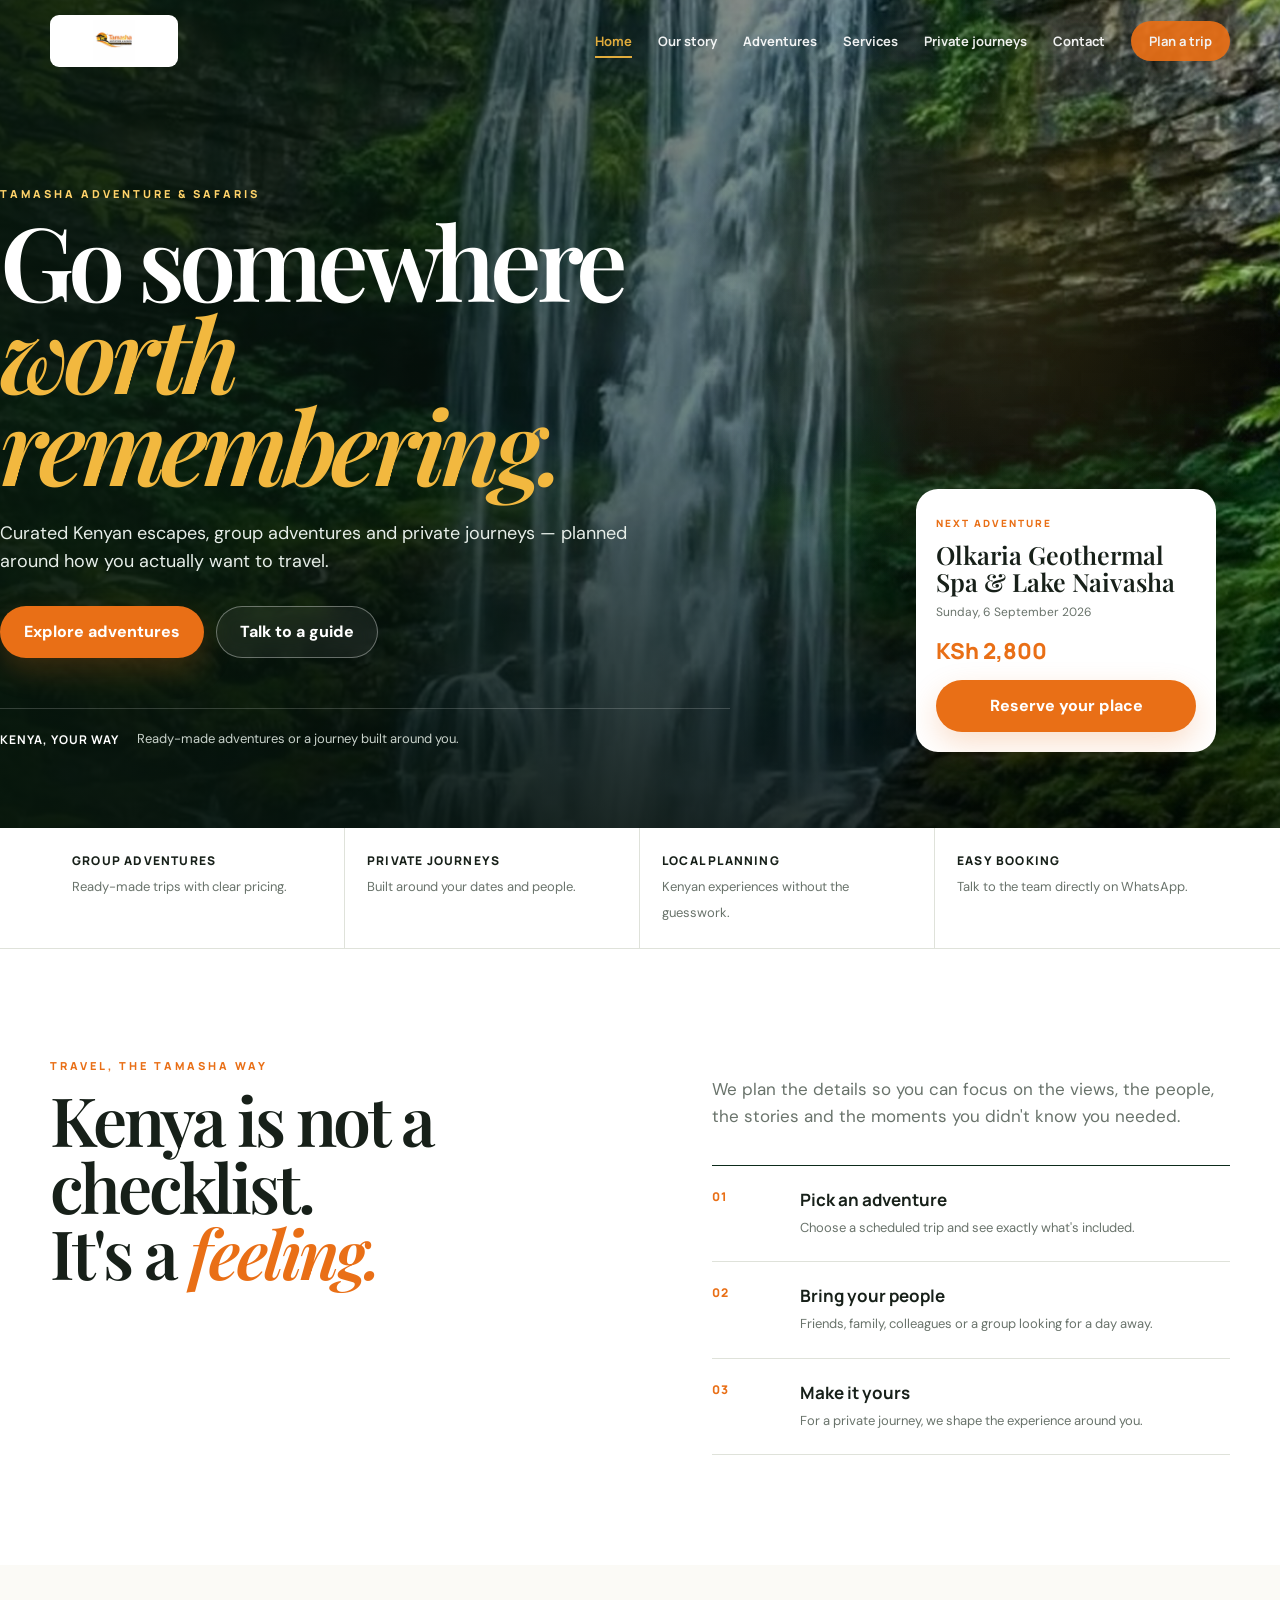
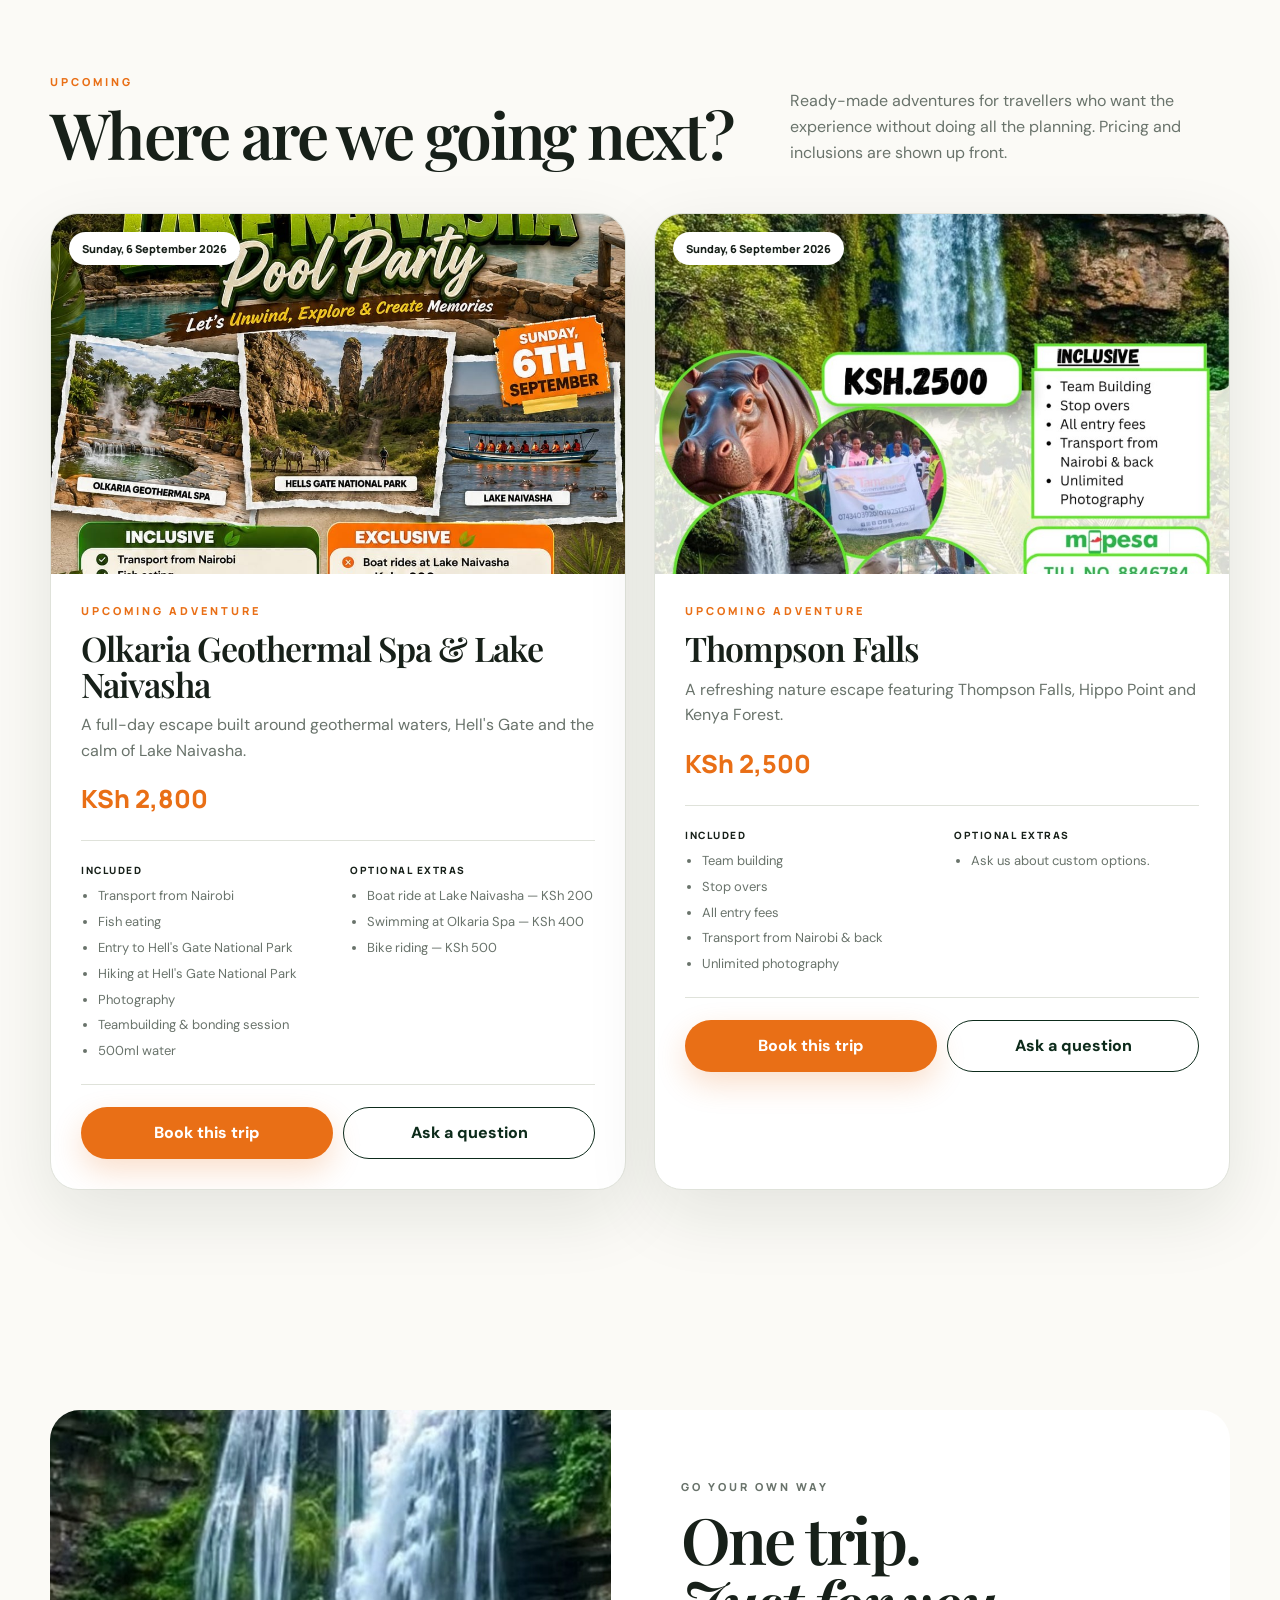
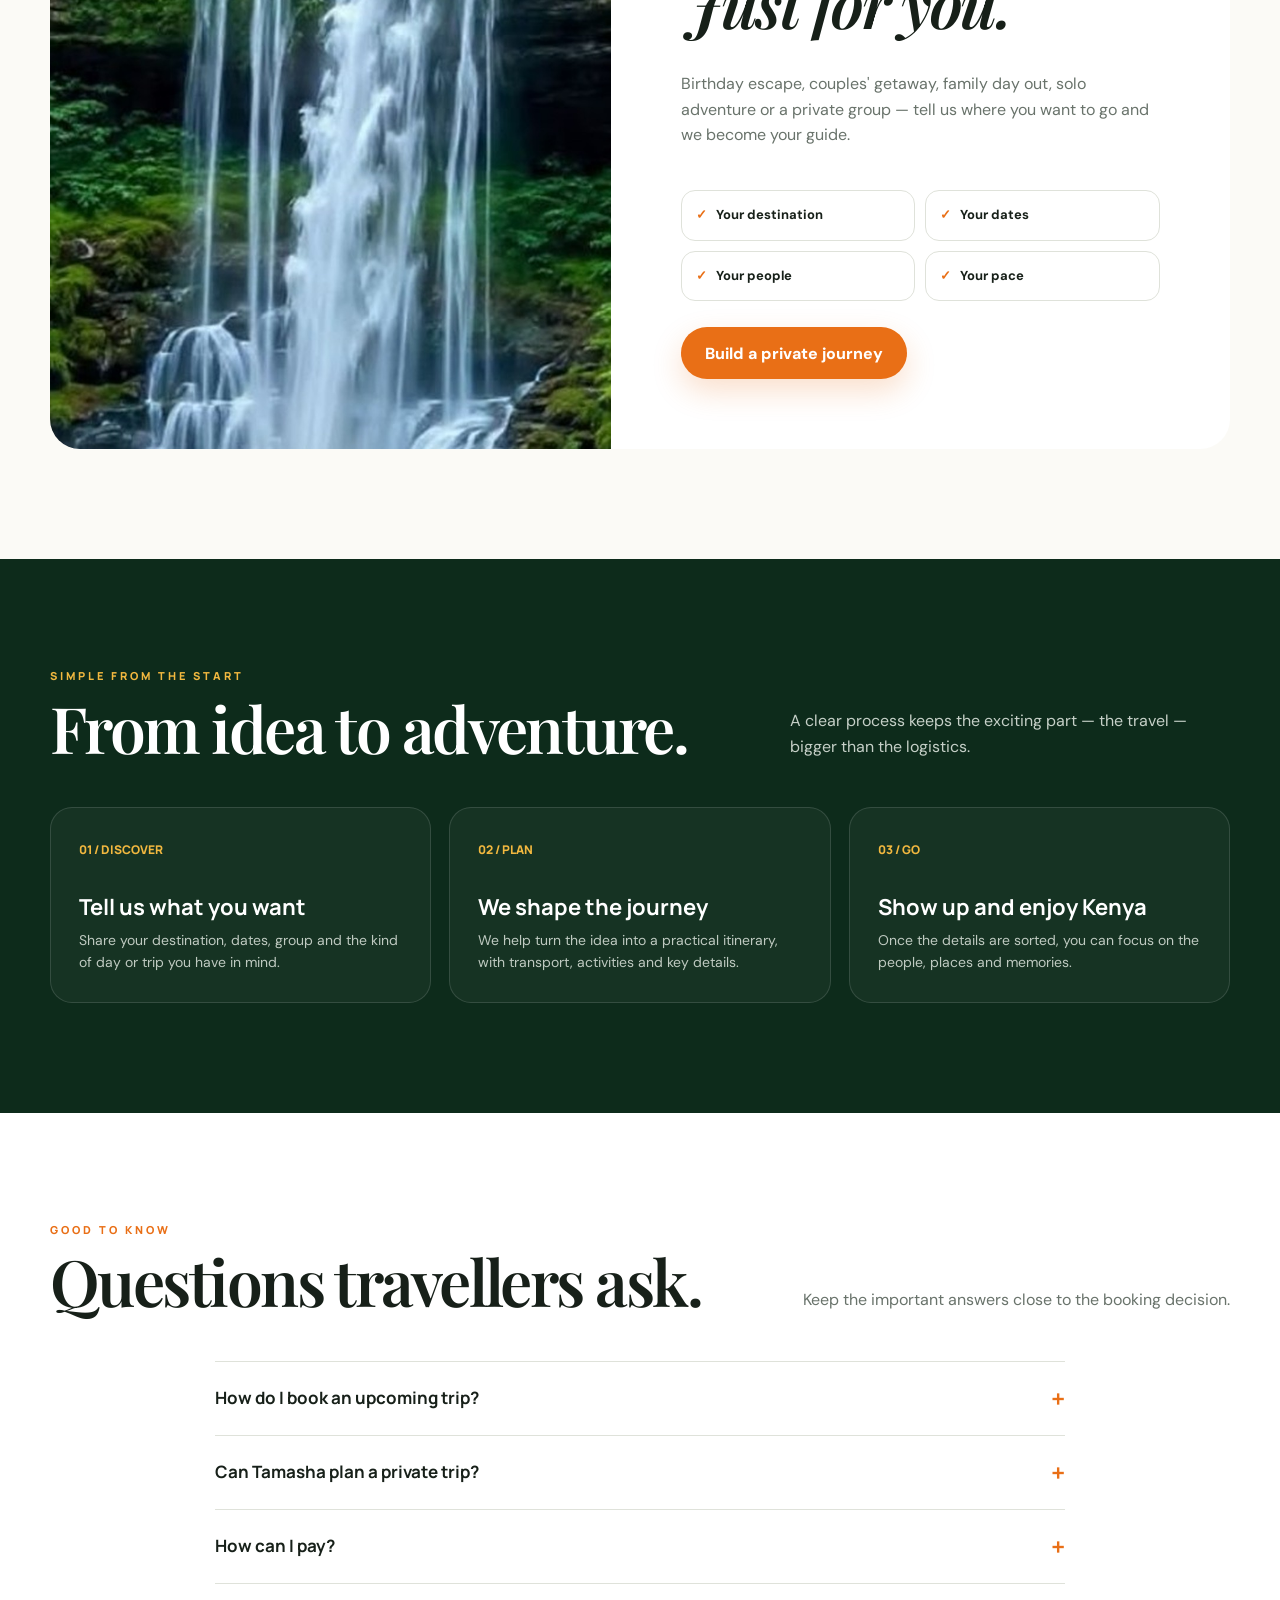
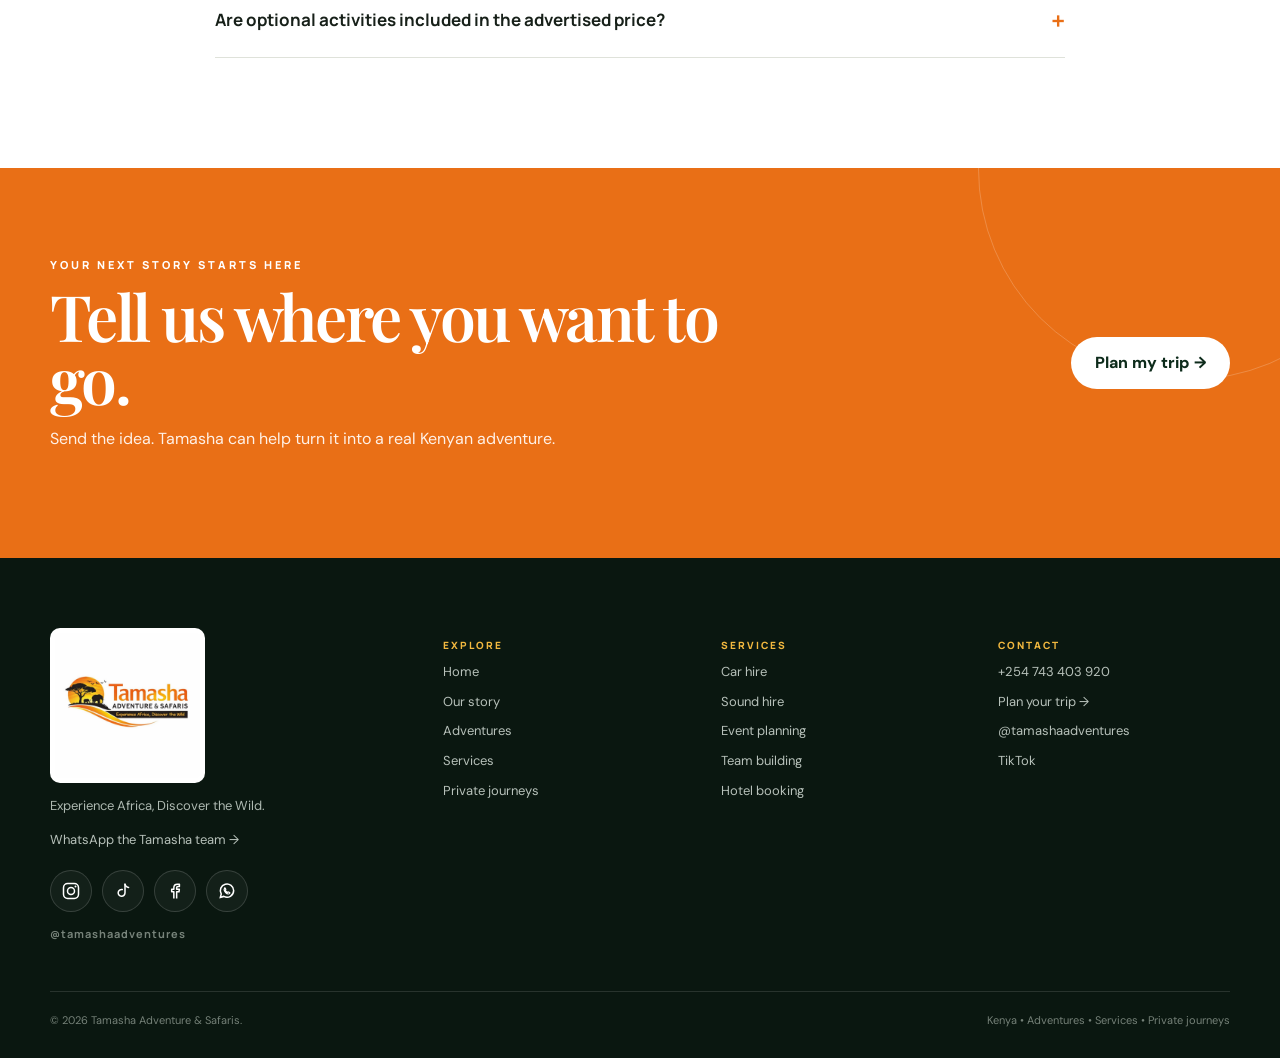
==== commit ea61c0da: "Add files via upload" ====
--- a/index.html
+++ b/index.html
@@ -16,7 +16,7 @@
       <img src="assets/logo.jpg" alt="Tamasha Adventure & Safaris">
     </a>
     <button class="menu-toggle" aria-label="Open navigation" aria-expanded="false">☰</button>
-    <nav class="nav-links"><a href="index.html" class="active" data-page="home">Home</a><a href="about.html" class="" data-page="about">Our story</a><a href="events.html" class="" data-page="events">Adventures</a><a href="private.html" class="" data-page="private">Private journeys</a><a href="contact.html" class="" data-page="contact">Contact</a><a class="nav-cta" href="contact.html">Plan a trip</a></nav>
+    <nav class="nav-links"><a href="index.html" class="active" data-page="home">Home</a><a href="about.html" class="" data-page="about">Our story</a><a href="events.html" class="" data-page="events">Adventures</a><a href="services.html" class="" data-page="services">Services</a><a href="private.html" class="" data-page="private">Private journeys</a><a href="contact.html" class="" data-page="contact">Contact</a><a class="nav-cta" href="contact.html">Plan a trip</a></nav>
   </div>
 </header>
 
@@ -133,29 +133,54 @@
       <img src="assets/logo.jpg" alt="Tamasha Adventure & Safaris">
       <p>Experience Africa, Discover the Wild.</p>
       <a data-wa data-wa-message="Hello Tamasha Adventure & Safaris. I would like to plan a trip.">WhatsApp the Tamasha team →</a>
+
+      <div class="footer-social" aria-label="Tamasha social media">
+        <a class="social-icon" href="https://www.instagram.com/tamashaadventures/" target="_blank" rel="noopener noreferrer" aria-label="Instagram — @tamashaadventures" title="Instagram">
+          <svg viewBox="0 0 24 24" aria-hidden="true"><rect x="3" y="3" width="18" height="18" rx="5" fill="none" stroke="currentColor" stroke-width="1.8"/><circle cx="12" cy="12" r="4.2" fill="none" stroke="currentColor" stroke-width="1.8"/><circle cx="17.4" cy="6.7" r="1.2" fill="currentColor"/></svg>
+        </a>
+        <a class="social-icon" href="https://www.tiktok.com/@tamashaadventures" target="_blank" rel="noopener noreferrer" aria-label="TikTok — @tamashaadventures" title="TikTok">
+          <svg viewBox="0 0 24 24" aria-hidden="true"><path d="M14.4 4v10.2a4.1 4.1 0 1 1-3.3-4" fill="none" stroke="currentColor" stroke-width="1.8" stroke-linecap="round"/><path d="M14.4 4c.6 2.2 2 3.5 4.3 3.8" fill="none" stroke="currentColor" stroke-width="1.8" stroke-linecap="round"/></svg>
+        </a>
+        <a class="social-icon" href="https://www.facebook.com/tamashaadventures/" target="_blank" rel="noopener noreferrer" aria-label="Facebook — @tamashaadventures" title="Facebook">
+          <svg viewBox="0 0 24 24" aria-hidden="true"><path d="M14 21v-8h2.8l.4-3H14V8.1c0-.9.3-1.5 1.6-1.5h1.7V4c-.3 0-1.4-.1-2.5-.1-2.5 0-4.2 1.5-4.2 4.3V10H8v3h2.6v8" fill="none" stroke="currentColor" stroke-width="1.8" stroke-linejoin="round"/></svg>
+        </a>
+        <a class="social-icon social-whatsapp" href="https://wa.me/254743403920" target="_blank" rel="noopener noreferrer" aria-label="WhatsApp — Tamasha Adventure & Safaris" title="WhatsApp">
+          <svg viewBox="0 0 24 24" aria-hidden="true"><path d="M20 11.5a8 8 0 0 1-11.8 7l-4.2 1.1 1.1-4A8 8 0 1 1 20 11.5Z" fill="none" stroke="currentColor" stroke-width="1.8"/><path d="M9 8.4c.3-.2.6-.1.8.2l.7 1.2c.2.3.1.6-.1.8l-.5.5c.6 1.2 1.5 2 2.7 2.6l.5-.5c.2-.2.5-.3.8-.1l1.2.7c.3.2.4.5.2.8-.4.7-1 1-1.7 1-2.2-.2-4.9-2.9-5.1-5.1 0-.7.3-1.3 1-1.7Z" fill="none" stroke="currentColor" stroke-width="1.4" stroke-linejoin="round"/></svg>
+        </a>
+      </div>
+      <span class="social-handle">@tamashaadventures</span>
     </div>
+
     <div>
       <h3>Explore</h3>
       <a href="index.html">Home</a>
       <a href="about.html">Our story</a>
       <a href="events.html">Adventures</a>
+      <a href="services.html">Services</a>
       <a href="private.html">Private journeys</a>
     </div>
+
+    <div>
+      <h3>Services</h3>
+      <a href="services.html#car-hire">Car hire</a>
+      <a href="services.html#sound-hire">Sound hire</a>
+      <a href="services.html#events">Event planning</a>
+      <a href="services.html#team-building">Team building</a>
+      <a href="services.html#hotels">Hotel booking</a>
+    </div>
+
     <div>
       <h3>Contact</h3>
       <a data-phone href="#"></a>
       <a href="contact.html">Plan your trip →</a>
-      <a href="https://www.tiktok.com/@tamashaadventures" target="_blank" rel="noopener">@tamashaadventures</a>
-    </div>
-    <div>
-      <h3>Payments</h3>
-      <a href="contact.html">M-Pesa Till <strong data-till></strong></a>
-      <a href="contact.html">Booking deposit: KSh 1,000</a>
+      <a href="https://www.instagram.com/tamashaadventures/" target="_blank" rel="noopener noreferrer">@tamashaadventures</a>
+      <a href="https://www.tiktok.com/@tamashaadventures" target="_blank" rel="noopener noreferrer">TikTok</a>
     </div>
   </div>
+
   <div class="container footer-bottom">
     <span>© <span data-year></span> Tamasha Adventure & Safaris.</span>
-    <span>Kenya • Group adventures • Private journeys</span>
+    <span>Kenya • Adventures • Services • Private journeys</span>
   </div>
 </footer>
 <a class="mobile-wa" data-wa data-wa-message="Hello Tamasha Adventure & Safaris. I would like to plan a trip. Please share the available options.">WhatsApp Tamasha</a>
--- a/style.css
+++ b/style.css
@@ -274,3 +274,52 @@
   html{scroll-behavior:auto}
   *,*:before,*:after{animation:none!important;transition:none!important}
 }
+
+
+/* Services */
+.services-intro{max-width:760px}
+.services-intro h2{font:600 clamp(42px,5.4vw,70px)/.98 "Playfair Display",serif;letter-spacing:-.045em;margin:0 0 20px}
+.services-intro h2 em{color:var(--orange)}
+.services-intro p{color:var(--muted);font-size:17px;max-width:680px}
+
+.services-grid{display:grid;grid-template-columns:repeat(3,1fr);gap:22px}
+.service-card{background:#fff;border:1px solid var(--line);border-radius:26px;overflow:hidden;box-shadow:var(--shadow);transition:transform .25s ease,box-shadow .25s ease}
+.service-card:hover{transform:translateY(-6px);box-shadow:0 32px 80px rgba(15,35,22,.16)}
+.service-media{height:285px;position:relative;overflow:hidden;background:var(--forest)}
+.service-media img{width:100%;height:100%;object-fit:cover;transition:transform .7s ease}
+.service-card:hover .service-media img{transform:scale(1.05)}
+.service-number{position:absolute;top:16px;left:16px;background:rgba(255,255,255,.92);color:var(--forest);border-radius:999px;padding:8px 11px;font:800 10px "Manrope";letter-spacing:1.5px}
+.service-body{padding:26px}
+.service-body h3{font:600 31px/1.03 "Playfair Display",serif;letter-spacing:-.03em;margin:0 0 10px}
+.service-body p{color:var(--muted);font-size:14px;margin:0 0 22px}
+.service-list{display:grid;gap:8px;margin:0 0 24px;padding:0;list-style:none}
+.service-list li{font-size:13px;color:var(--ink);display:flex;gap:9px;align-items:flex-start}
+.service-list li::before{content:"✓";color:var(--orange);font-weight:800}
+.service-action{display:flex;gap:10px}
+.service-action .btn{flex:1}
+
+.services-note{display:grid;grid-template-columns:1.1fr .9fr;gap:28px;align-items:stretch}
+.services-note-main{background:var(--forest);color:#fff;border-radius:28px;padding:52px}
+.services-note-main h2{font:600 clamp(40px,5vw,64px)/1 "Playfair Display",serif;letter-spacing:-.04em;margin:0 0 18px}
+.services-note-main h2 em{color:var(--gold)}
+.services-note-main p{color:#c8d3ca;max-width:600px}
+.services-note-side{background:#fff;border:1px solid var(--line);border-radius:28px;padding:35px}
+.services-note-side h3{font:800 11px "Manrope";text-transform:uppercase;letter-spacing:2px;color:var(--orange);margin:0 0 18px}
+.services-note-side div{padding:15px 0;border-bottom:1px solid var(--line);font-weight:700}
+.services-note-side div:last-child{border-bottom:0}
+
+.footer-social{display:flex;gap:10px;margin:20px 0 8px}
+.social-icon{display:inline-flex!important;width:42px;height:42px!important;margin:0!important;border:1px solid rgba(255,255,255,.15);border-radius:50%;align-items:center;justify-content:center;color:#fff!important;background:rgba(255,255,255,.04);transition:transform .2s,background .2s,border-color .2s}
+.social-icon:hover{transform:translateY(-3px);background:var(--orange);border-color:var(--orange)}
+.social-icon svg{width:20px;height:20px}
+.social-handle{font:700 11px "Manrope";letter-spacing:1px;color:#77837a}
+
+@media(max-width:980px){
+  .services-grid{grid-template-columns:repeat(2,1fr)}
+  .services-note{grid-template-columns:1fr}
+}
+@media(max-width:760px){
+  .services-grid{grid-template-columns:1fr}
+  .service-media{height:260px}
+  .services-note-main{padding:36px 26px}
+}
